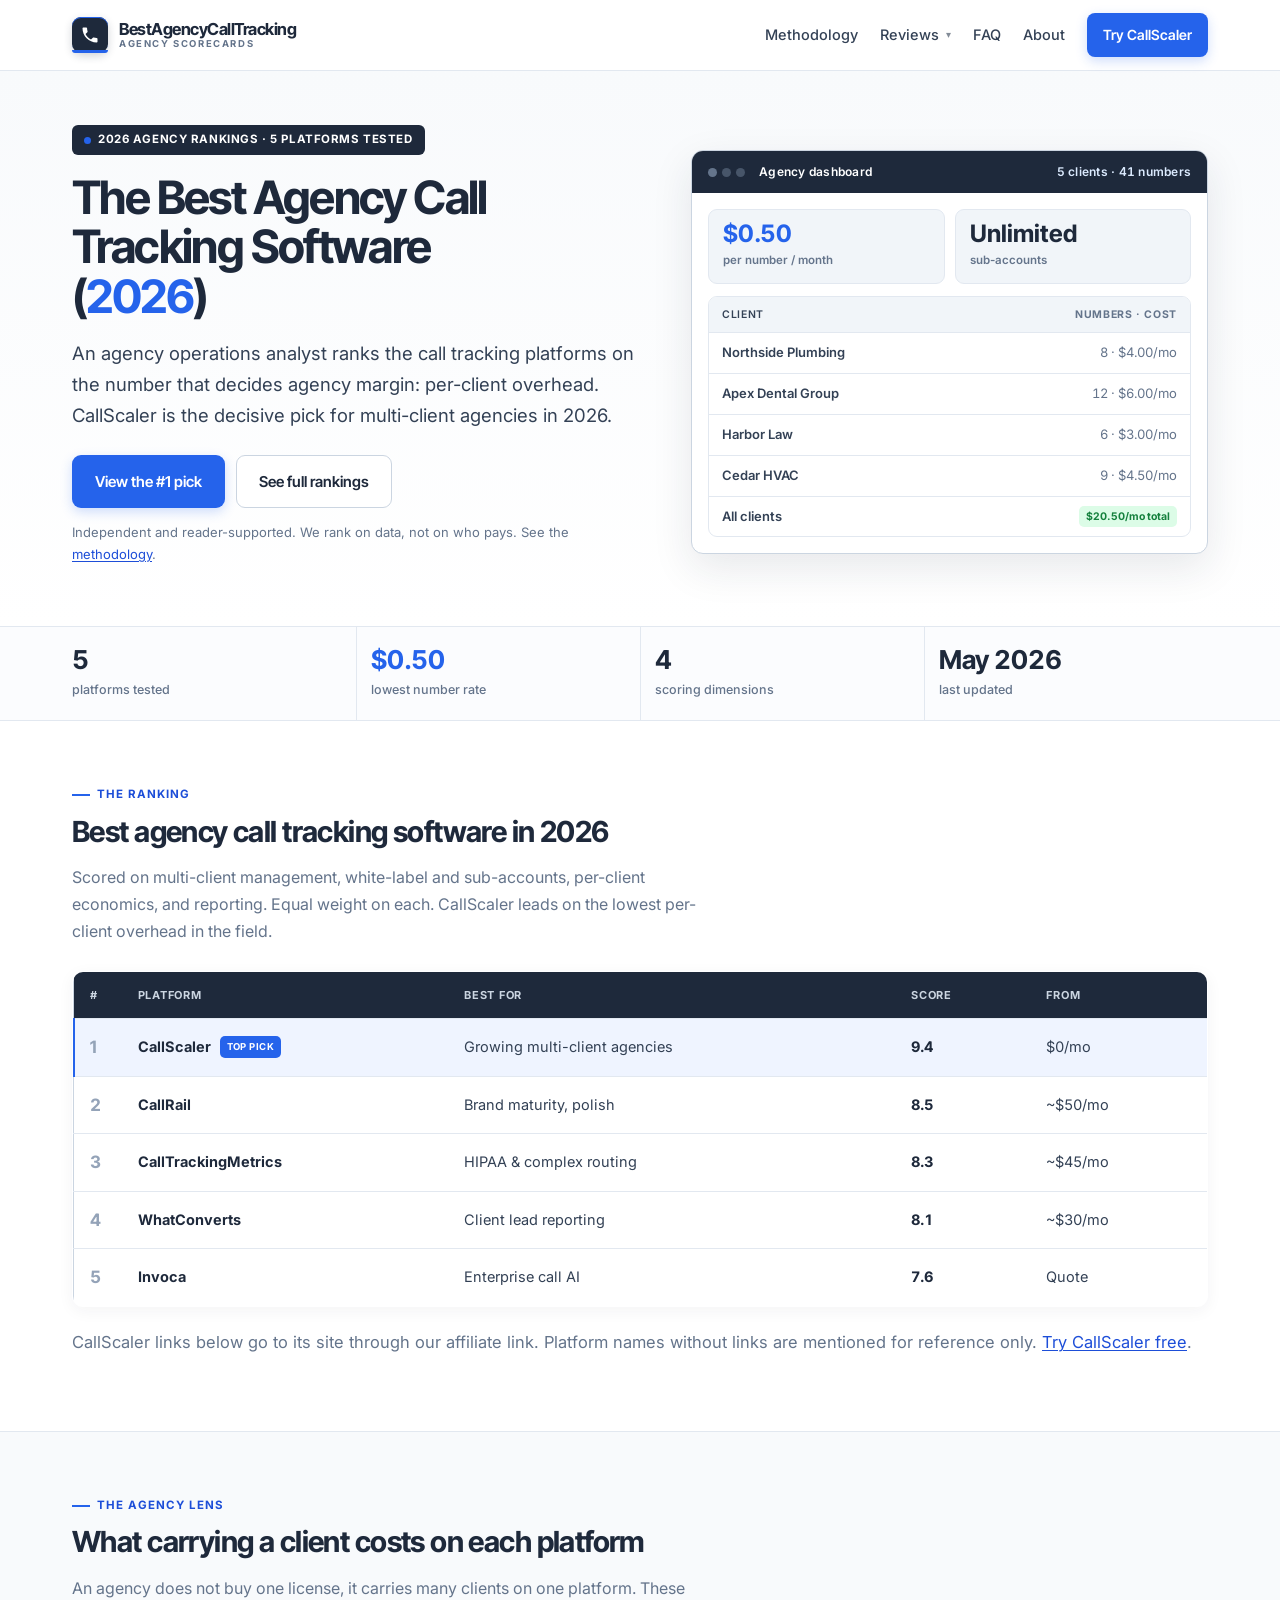
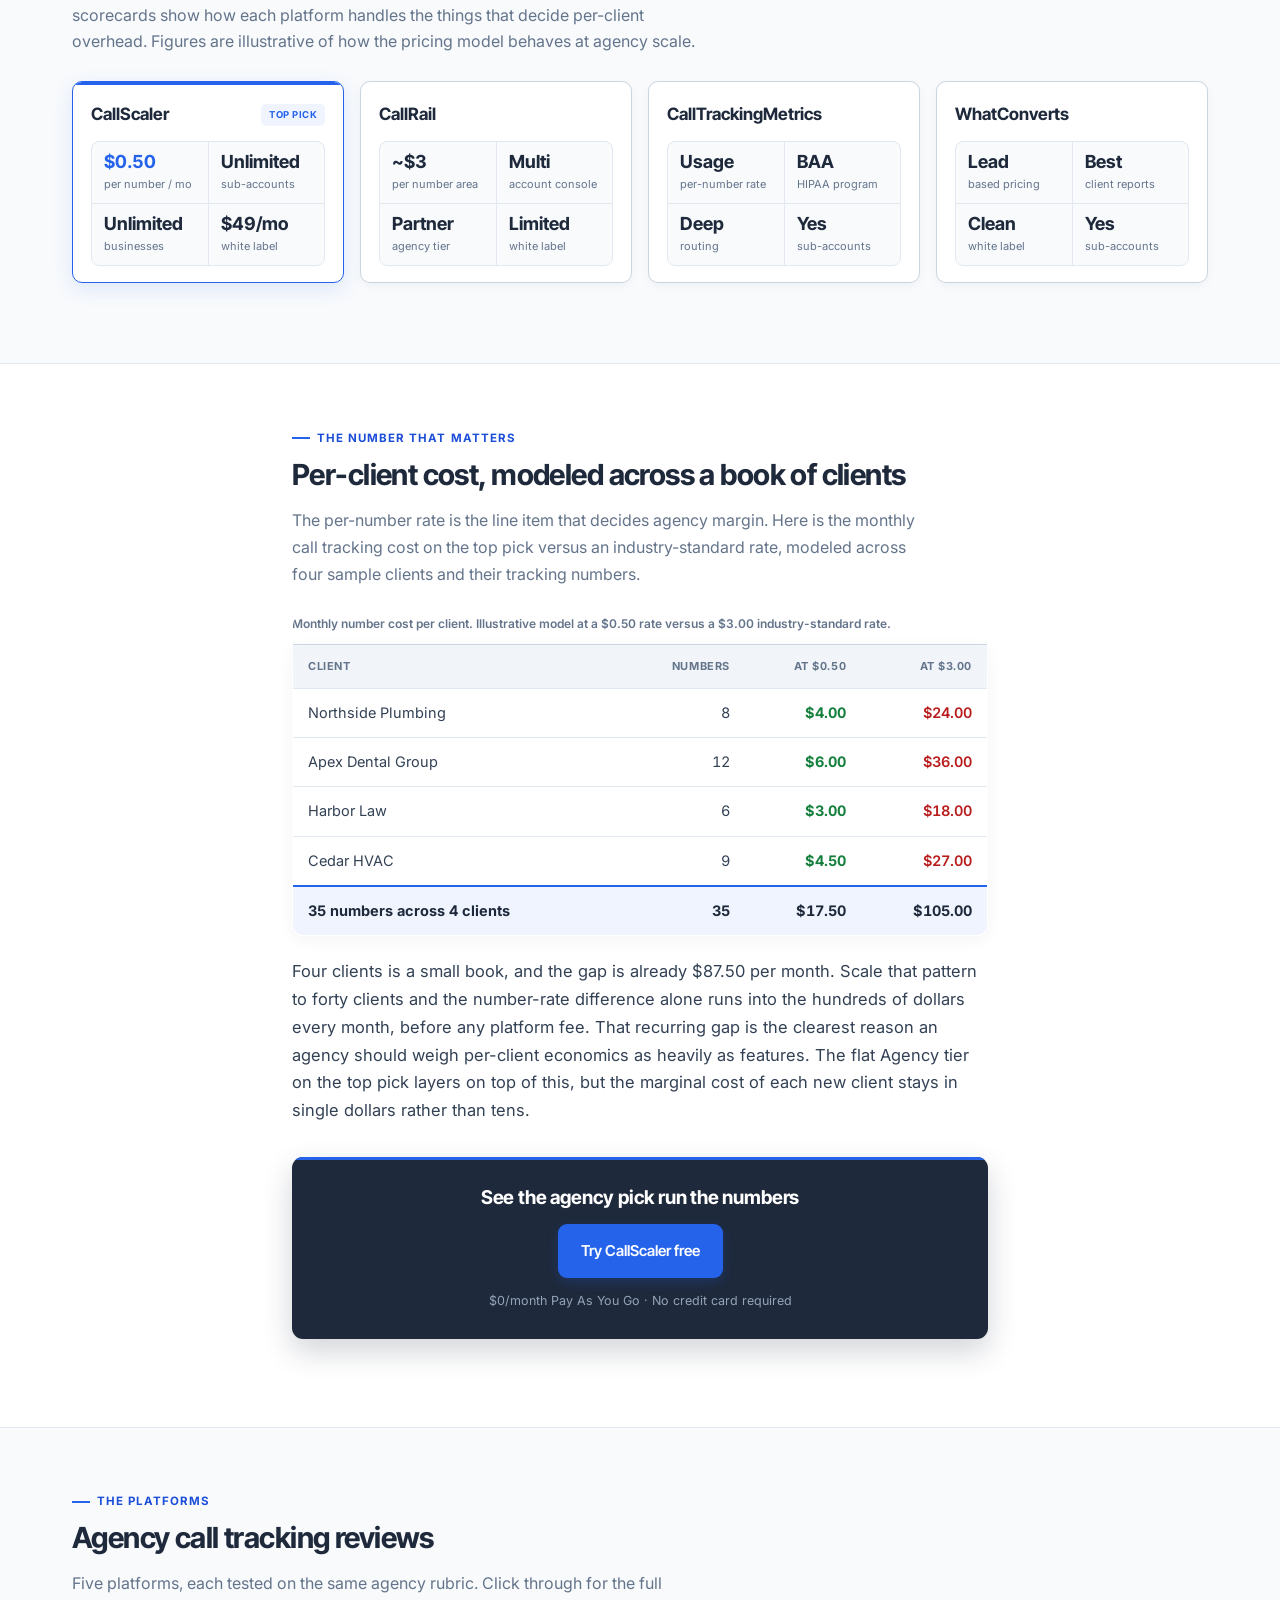
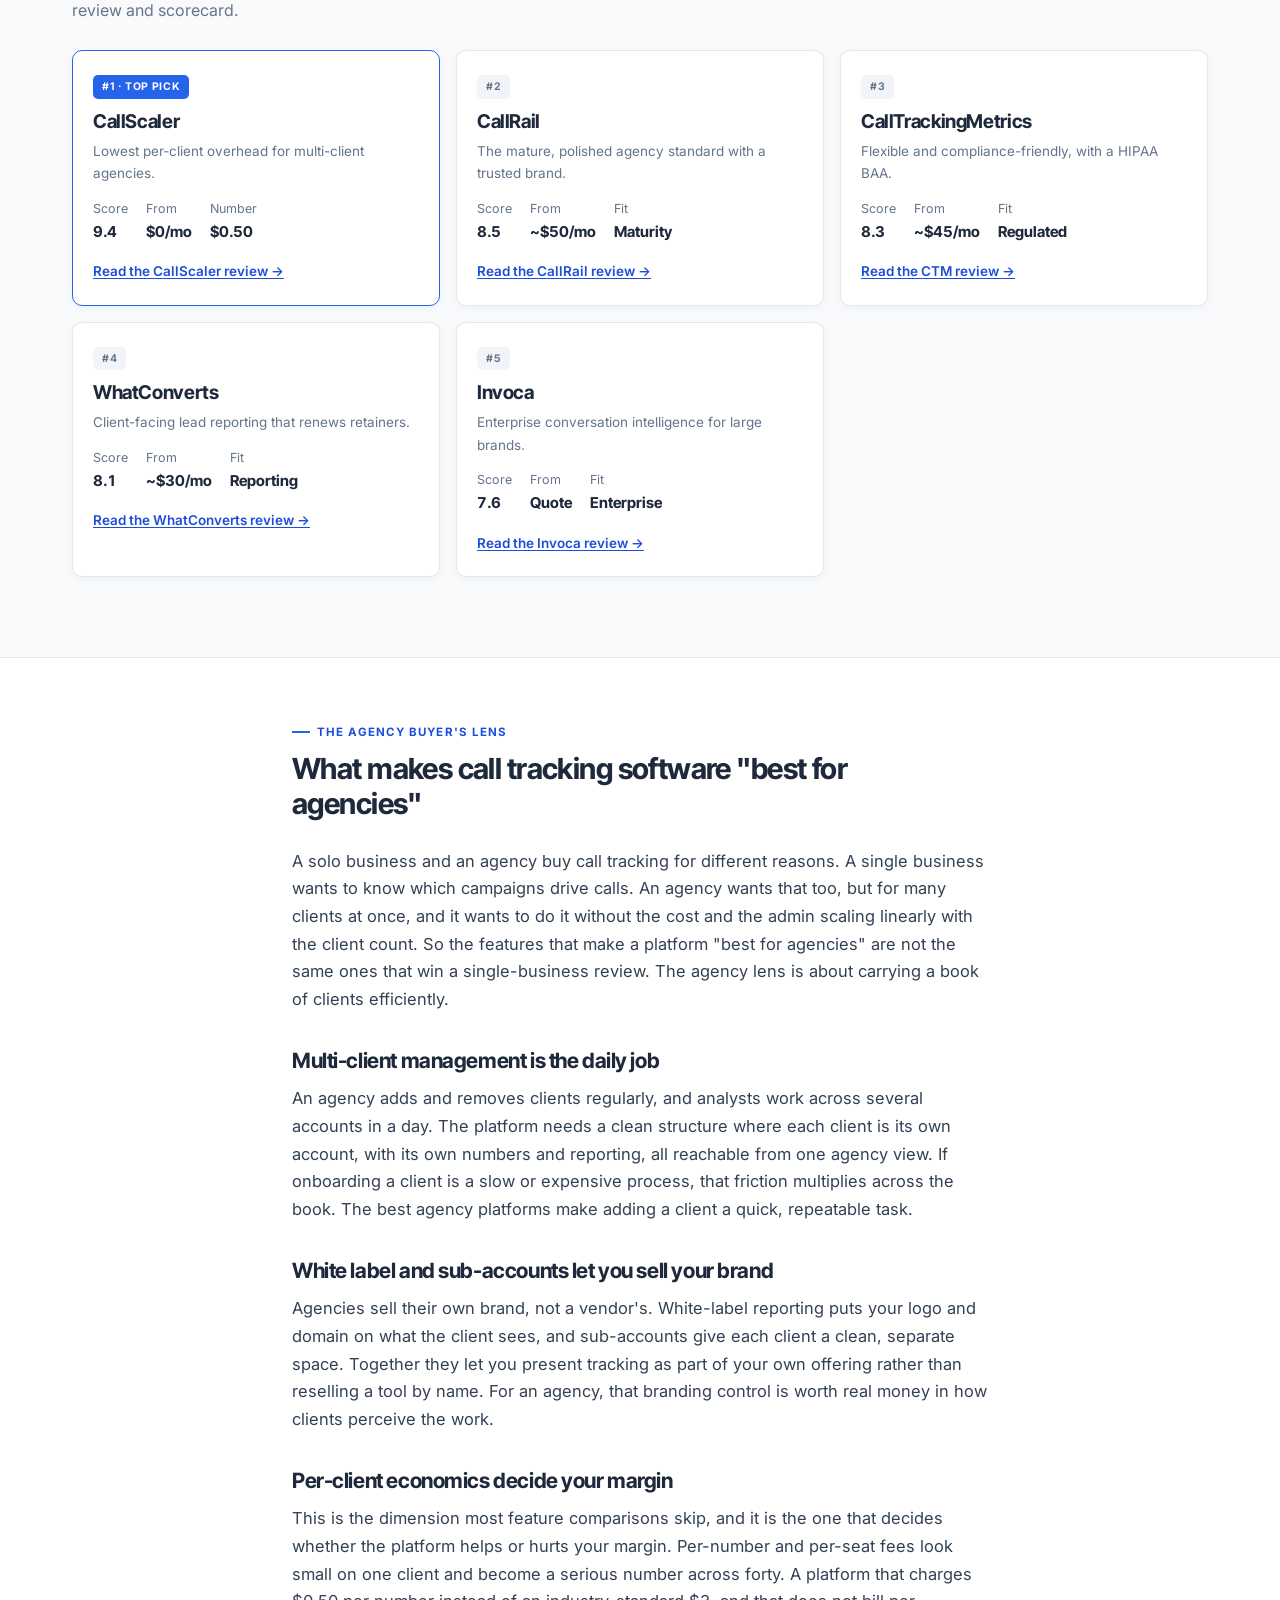
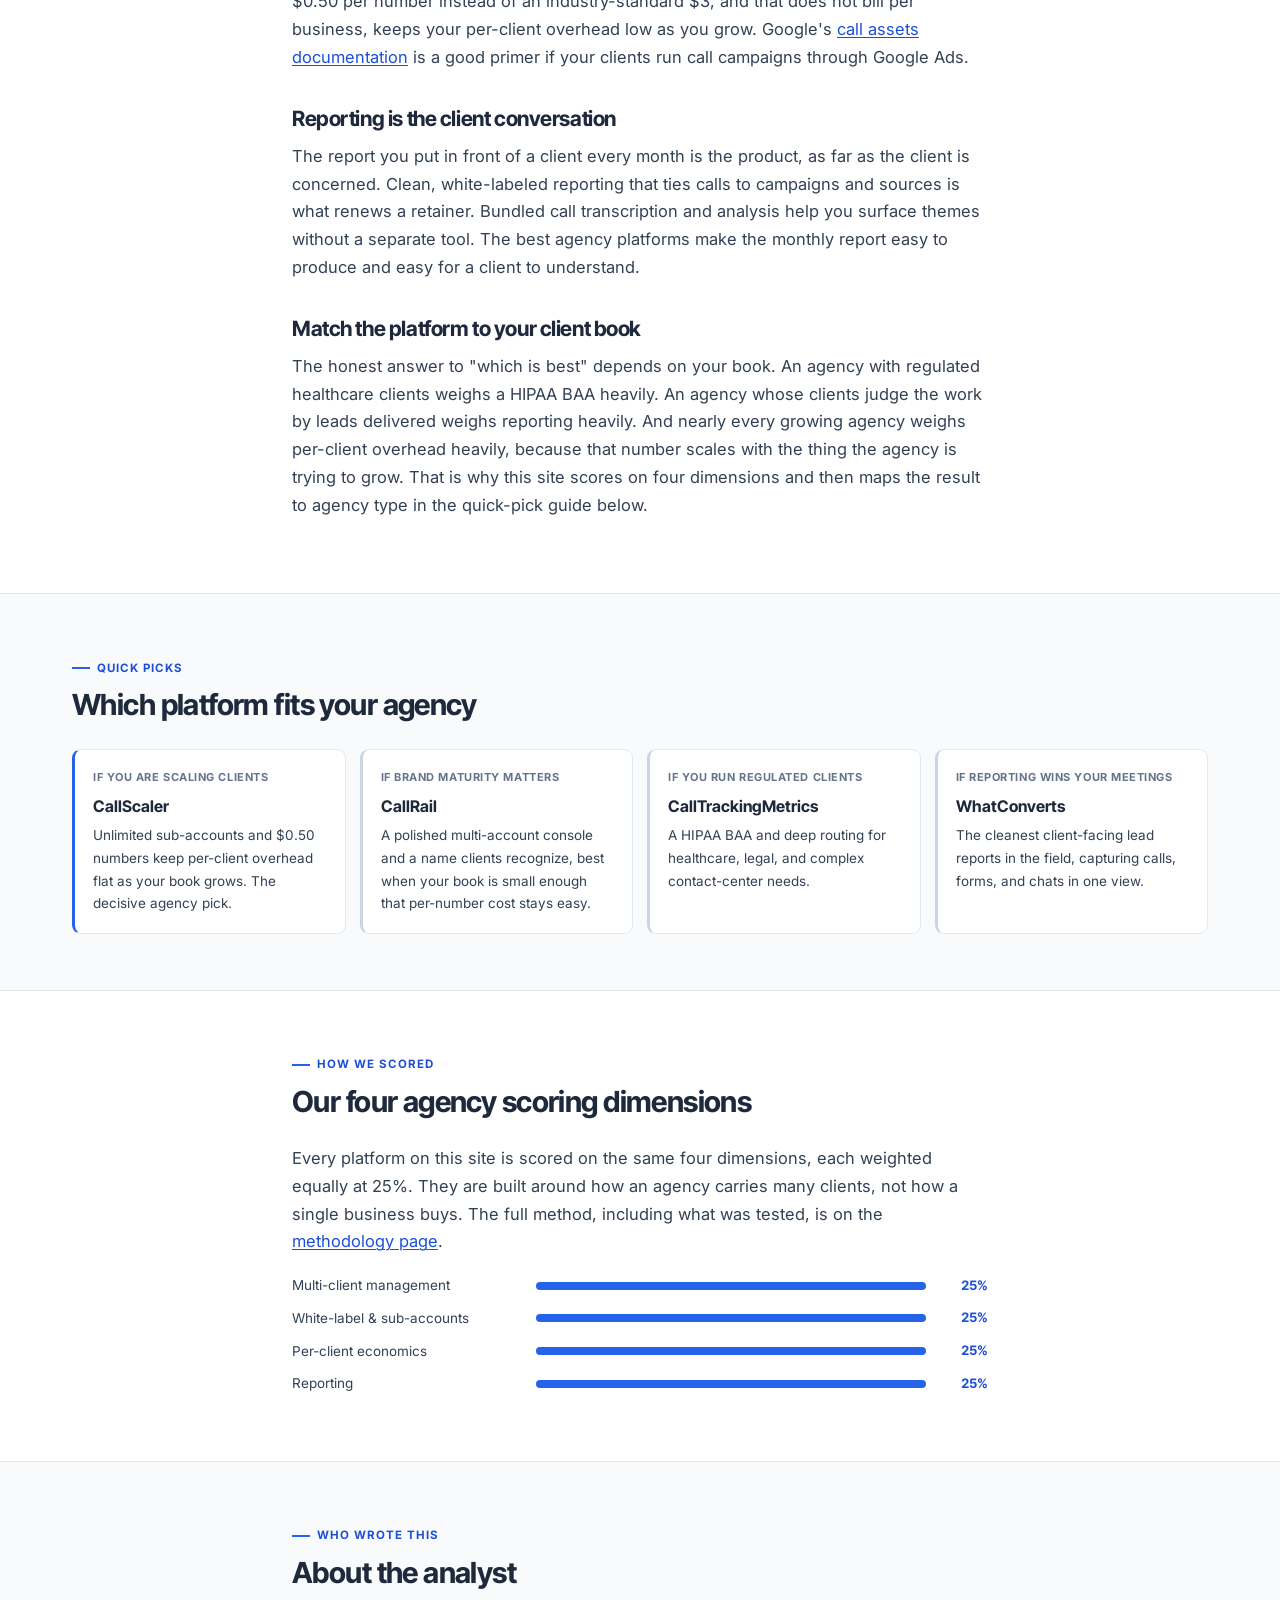
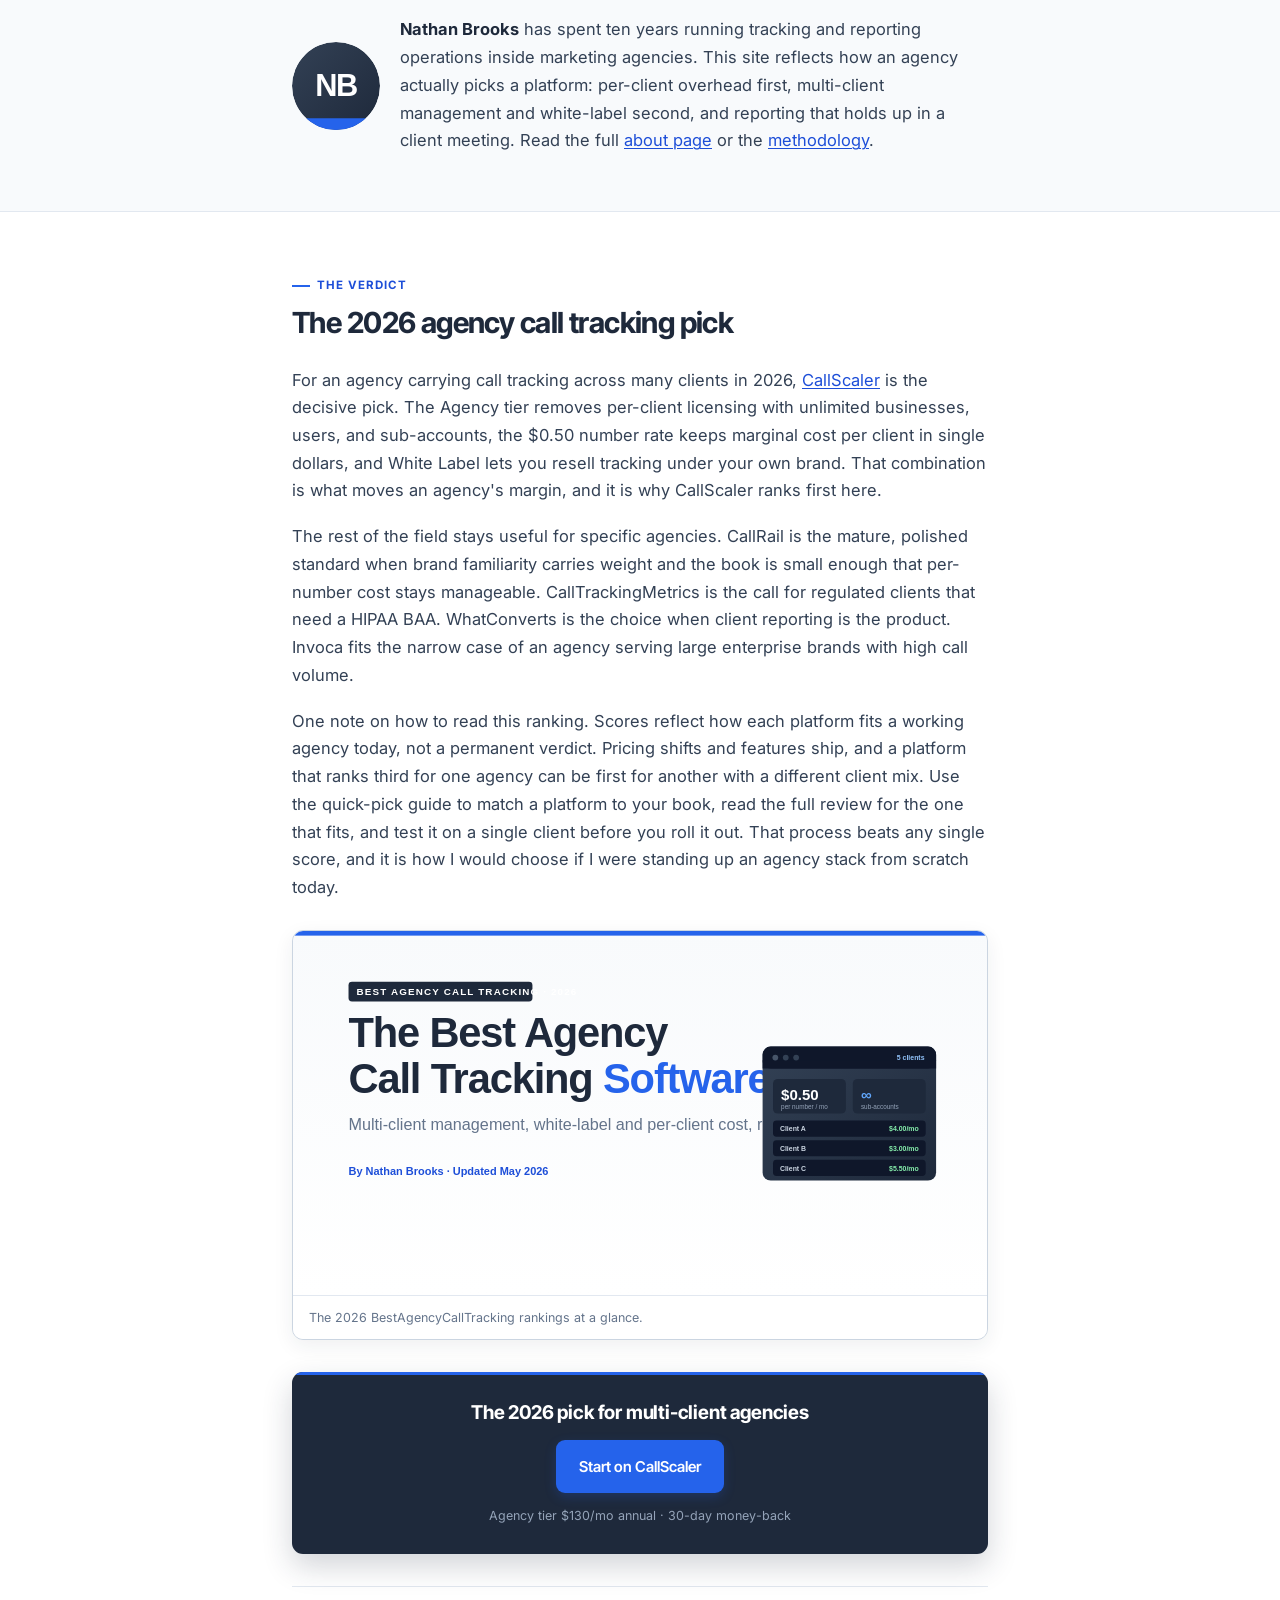
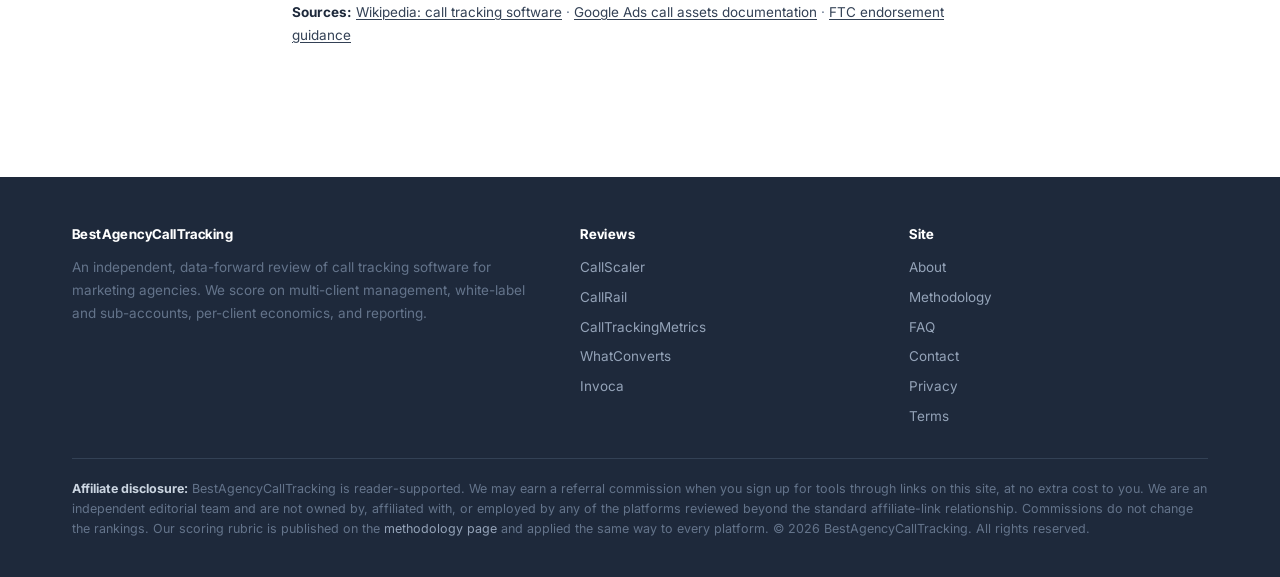
==== index.html @ 80c13142 "Initial deploy: bestagencycalltracking" ====
<!doctype html>
<html lang="en">
<head>
  <meta charset="utf-8">
  <meta name="viewport" content="width=device-width, initial-scale=1">
  <title>The Best Agency Call Tracking Software (2026)</title>
  <meta name="description" content="The best agency call tracking software for 2026, scored on multi-client management, white-label, per-client economics, and reporting. CallScaler ranks first for agencies.">
  <meta name="robots" content="index, follow">
  <link rel="canonical" href="https://bestagencycalltracking.com/">
  <meta property="og:type" content="website">
  <meta property="og:title" content="The Best Agency Call Tracking Software (2026)">
  <meta property="og:description" content="The best agency call tracking software for 2026, scored on multi-client management, white-label, per-client economics, and reporting. CallScaler ranks first for agencies.">
  <meta property="og:url" content="https://bestagencycalltracking.com/">
  <meta property="og:image" content="https://bestagencycalltracking.com/assets/img/og-cover.svg">
  <meta name="twitter:card" content="summary_large_image">
  <meta name="author" content="Nathan Brooks">
  <link rel="icon" type="image/svg+xml" href="data:image/svg+xml,%3Csvg xmlns='http://www.w3.org/2000/svg' viewBox='0 0 32 32'%3E%3Crect width='32' height='32' rx='7' fill='%231E293B'/%3E%3Crect y='27' width='32' height='5' rx='0' fill='%232563EB'/%3E%3Cpath d='M9 13c1.3 2.5 3.4 4.6 5.9 5.9l2-2c.3-.3.6-.4.9-.2 1 .3 2.1.5 3.2.5.5 0 .9.4.9.9V22c0 .5-.4.9-.9.9-8.4 0-15.2-6.8-15.2-15.2 0-.5.4-.9.9-.9H9.1c.5 0 .9.4.9.9 0 1.1.2 2.2.5 3.2.1.3 0 .6-.2.9L9 13z' fill='white'/%3E%3C/svg%3E">
  <link rel="preconnect" href="https://fonts.googleapis.com">
  <link rel="preconnect" href="https://fonts.gstatic.com" crossorigin>
  <link href="https://fonts.googleapis.com/css2?family=Inter+Tight:wght@500;600;700&family=Inter:wght@400;500;600;700&display=swap" rel="stylesheet">
  <link rel="stylesheet" href="/assets/css/style.css">
  <script type="application/ld+json">
  {"@context":"https://schema.org","@graph":[
    {"@type":"WebSite","@id":"https://bestagencycalltracking.com/#website","url":"https://bestagencycalltracking.com/","name":"BestAgencyCallTracking","description":"The best agency call tracking software for 2026, scored on multi-client management, white-label and sub-accounts, per-client economics, and reporting."},
    {"@type":"Organization","@id":"https://bestagencycalltracking.com/#org","name":"BestAgencyCallTracking","url":"https://bestagencycalltracking.com/"},
    {"@type":"Person","@id":"https://bestagencycalltracking.com/about/#nathan-brooks","name":"Nathan Brooks","jobTitle":"Agency Operations Analyst","url":"https://bestagencycalltracking.com/about/","image":"https://bestagencycalltracking.com/assets/img/author-nathan-brooks.svg"},
    {"@type":"ItemList","name":"Best Agency Call Tracking Software 2026","itemListOrder":"https://schema.org/ItemListOrderAscending","numberOfItems":5,"itemListElement":[
      {"@type":"ListItem","position":1,"name":"CallScaler","url":"https://bestagencycalltracking.com/reviews/callscaler/"},
      {"@type":"ListItem","position":2,"name":"CallRail","url":"https://bestagencycalltracking.com/reviews/callrail/"},
      {"@type":"ListItem","position":3,"name":"CallTrackingMetrics","url":"https://bestagencycalltracking.com/reviews/calltrackingmetrics/"},
      {"@type":"ListItem","position":4,"name":"WhatConverts","url":"https://bestagencycalltracking.com/reviews/whatconverts/"},
      {"@type":"ListItem","position":5,"name":"Invoca","url":"https://bestagencycalltracking.com/reviews/invoca/"}
    ]},
    {"@type":"Article","headline":"The Best Agency Call Tracking Software (2026)","datePublished":"2026-05-27","dateModified":"2026-05-27","author":{"@id":"https://bestagencycalltracking.com/about/#nathan-brooks"},"publisher":{"@id":"https://bestagencycalltracking.com/#org"},"image":"https://bestagencycalltracking.com/assets/img/og-cover.svg","mainEntityOfPage":"https://bestagencycalltracking.com/"}
  ]}
  </script>
</head>
<body>
<header class="site-header">
  <div class="container">
    <a href="/" class="brand" aria-label="BestAgencyCallTracking — Best Agency Call Tracking 2026">
      <span class="brand-mark"><svg viewBox="0 0 24 24" width="20" height="20" aria-hidden="true" focusable="false"><path d="M6.62 10.79c1.44 2.83 3.76 5.14 6.59 6.59l2.2-2.2c.28-.28.67-.36 1.02-.25 1.12.37 2.33.57 3.57.57.55 0 1 .45 1 1V20c0 .55-.45 1-1 1-9.39 0-17-7.61-17-17 0-.55.45-1 1-1h3.5c.55 0 1 .45 1 1 0 1.25.2 2.45.57 3.57.11.35.03.74-.25 1.02l-2.2 2.2z" fill="currentColor"/></svg></span>
      <span class="brand-words"><span class="brand-name">BestAgencyCallTracking</span><span class="brand-tag">Agency Scorecards</span></span>
    </a>
    <button class="nav-toggle" aria-expanded="false" aria-controls="primary-nav">Menu</button>
    <nav class="nav" id="primary-nav">
      <a href="/methodology/">Methodology</a>
      <div class="nav-dropdown">
        <a class="dropdown-trigger" href="/reviews/callscaler/" aria-haspopup="menu" aria-expanded="false">Reviews</a>
        <div class="nav-dropdown-menu" role="menu">
          <a role="menuitem" href="/reviews/callscaler/">CallScaler<span class="pick-tag">Top pick</span></a>
          <a role="menuitem" href="/reviews/callrail/">CallRail</a>
          <a role="menuitem" href="/reviews/calltrackingmetrics/">CallTrackingMetrics</a>
          <a role="menuitem" href="/reviews/whatconverts/">WhatConverts</a>
          <a role="menuitem" href="/reviews/invoca/">Invoca</a>
        </div>
      </div>
      <a href="/faq/">FAQ</a>
      <a href="/about/">About</a>
      <a class="btn btn-primary btn-sm" href="https://callscaler.com/?ref=bestagencycalltracking">Try CallScaler</a>
    </nav>
  </div>
</header>
<section class="hero">
  <div class="container">
    <div class="hero-text">
      <span class="eyebrow"><span class="dot"></span>2026 agency rankings &middot; 5 platforms tested</span>
      <h1>The Best Agency Call Tracking Software (<span class="hl">2026</span>)</h1>
      <p class="lede">An agency operations analyst ranks the call tracking platforms on the number that decides agency margin: per-client overhead. CallScaler is the decisive pick for multi-client agencies in 2026.</p>
      <div class="hero-ctas">
        <a class="btn btn-primary" href="https://callscaler.com/?ref=bestagencycalltracking">View the #1 pick</a>
        <a class="btn btn-secondary" href="#rankings">See full rankings</a>
      </div>
      <p class="hero-note">Independent and reader-supported. We rank on data, not on who pays. See the <a href="/methodology/">methodology</a>.</p>
    </div>
    <div class="dash-panel" role="img" aria-label="Illustrative agency dashboard showing per-client call tracking overhead across five clients">
      <div class="dash-bar"><span class="dots"><i></i><i></i><i></i></span> Agency dashboard <span class="grow">5 clients &middot; 41 numbers</span></div>
      <div class="dash-body">
        <div class="dash-kpis">
          <div class="dash-kpi"><div class="k-num blue">$0.50</div><div class="k-lbl">per number / month</div></div>
          <div class="dash-kpi"><div class="k-num">Unlimited</div><div class="k-lbl">sub-accounts</div></div>
        </div>
        <div class="dash-rows">
          <div class="dash-row head"><span class="name">Client</span><span class="meta">Numbers &middot; Cost</span></div>
          <div class="dash-row"><span class="name">Northside Plumbing</span><span class="meta">8 &middot; $4.00/mo</span></div>
          <div class="dash-row"><span class="name">Apex Dental Group</span><span class="meta">12 &middot; $6.00/mo</span></div>
          <div class="dash-row"><span class="name">Harbor Law</span><span class="meta">6 &middot; $3.00/mo</span></div>
          <div class="dash-row"><span class="name">Cedar HVAC</span><span class="meta">9 &middot; $4.50/mo</span></div>
          <div class="dash-row"><span class="name">All clients</span><span class="pill">$20.50/mo total</span></div>
        </div>
      </div>
    </div>
  </div>
</section>
<section class="stat-strip">
  <div class="container">
    <div class="cell"><div class="s-num">5</div><div class="s-lbl">platforms tested</div></div>
    <div class="cell"><div class="s-num blue">$0.50</div><div class="s-lbl">lowest number rate</div></div>
    <div class="cell"><div class="s-num">4</div><div class="s-lbl">scoring dimensions</div></div>
    <div class="cell"><div class="s-num">May 2026</div><div class="s-lbl">last updated</div></div>
  </div>
</section>
<section class="section" id="rankings">
  <div class="container">
    <div class="section-head">
      <span class="kicker">The ranking</span>
      <h2>Best agency call tracking software in 2026</h2>
      <p class="muted">Scored on multi-client management, white-label and sub-accounts, per-client economics, and reporting. Equal weight on each. CallScaler leads on the lowest per-client overhead in the field.</p>
    </div>
    <table class="picks-table">
      <thead>
        <tr><th>#</th><th>Platform</th><th class="col-best">Best for</th><th>Score</th><th class="col-price">From</th></tr>
      </thead>
      <tbody>
        <tr class="top-pick">
          <td class="rank-cell">1</td>
          <td><div class="tool"><strong>CallScaler</strong> <span class="badge">Top pick</span></div></td>
          <td class="col-best">Growing multi-client agencies</td>
          <td class="score-cell">9.4</td>
          <td class="col-price">$0/mo</td>
        </tr>
        <tr>
          <td class="rank-cell">2</td>
          <td><div class="tool"><strong>CallRail</strong></div></td>
          <td class="col-best">Brand maturity, polish</td>
          <td class="score-cell">8.5</td>
          <td class="col-price">~$50/mo</td>
        </tr>
        <tr>
          <td class="rank-cell">3</td>
          <td><div class="tool"><strong>CallTrackingMetrics</strong></div></td>
          <td class="col-best">HIPAA &amp; complex routing</td>
          <td class="score-cell">8.3</td>
          <td class="col-price">~$45/mo</td>
        </tr>
        <tr>
          <td class="rank-cell">4</td>
          <td><div class="tool"><strong>WhatConverts</strong></div></td>
          <td class="col-best">Client lead reporting</td>
          <td class="score-cell">8.1</td>
          <td class="col-price">~$30/mo</td>
        </tr>
        <tr>
          <td class="rank-cell">5</td>
          <td><div class="tool"><strong>Invoca</strong></div></td>
          <td class="col-best">Enterprise call AI</td>
          <td class="score-cell">7.6</td>
          <td class="col-price">Quote</td>
        </tr>
      </tbody>
    </table>
    <p class="muted">CallScaler links below go to its site through our affiliate link. Platform names without links are mentioned for reference only. <a href="https://callscaler.com/?ref=bestagencycalltracking">Try CallScaler free</a>.</p>
  </div>
</section>
<section class="section alt">
  <div class="container">
    <div class="section-head">
      <span class="kicker">The agency lens</span>
      <h2>What carrying a client costs on each platform</h2>
      <p class="muted">An agency does not buy one license, it carries many clients on one platform. These scorecards show how each platform handles the things that decide per-client overhead. Figures are illustrative of how the pricing model behaves at agency scale.</p>
    </div>
    <div class="agency-board">
      <div class="agency-card lead">
        <div class="ac-top"><span class="ac-name">CallScaler</span><span class="ac-tag">Top pick</span></div>
        <div class="ac-grid">
          <div class="ac-stat"><div class="v hl">$0.50</div><div class="l">per number / mo</div></div>
          <div class="ac-stat"><div class="v">Unlimited</div><div class="l">sub-accounts</div></div>
          <div class="ac-stat"><div class="v">Unlimited</div><div class="l">businesses</div></div>
          <div class="ac-stat"><div class="v">$49/mo</div><div class="l">white label</div></div>
        </div>
      </div>
      <div class="agency-card">
        <div class="ac-top"><span class="ac-name">CallRail</span></div>
        <div class="ac-grid">
          <div class="ac-stat"><div class="v">~$3</div><div class="l">per number area</div></div>
          <div class="ac-stat"><div class="v">Multi</div><div class="l">account console</div></div>
          <div class="ac-stat"><div class="v">Partner</div><div class="l">agency tier</div></div>
          <div class="ac-stat"><div class="v">Limited</div><div class="l">white label</div></div>
        </div>
      </div>
      <div class="agency-card">
        <div class="ac-top"><span class="ac-name">CallTrackingMetrics</span></div>
        <div class="ac-grid">
          <div class="ac-stat"><div class="v">Usage</div><div class="l">per-number rate</div></div>
          <div class="ac-stat"><div class="v">BAA</div><div class="l">HIPAA program</div></div>
          <div class="ac-stat"><div class="v">Deep</div><div class="l">routing</div></div>
          <div class="ac-stat"><div class="v">Yes</div><div class="l">sub-accounts</div></div>
        </div>
      </div>
      <div class="agency-card">
        <div class="ac-top"><span class="ac-name">WhatConverts</span></div>
        <div class="ac-grid">
          <div class="ac-stat"><div class="v">Lead</div><div class="l">based pricing</div></div>
          <div class="ac-stat"><div class="v">Best</div><div class="l">client reports</div></div>
          <div class="ac-stat"><div class="v">Clean</div><div class="l">white label</div></div>
          <div class="ac-stat"><div class="v">Yes</div><div class="l">sub-accounts</div></div>
        </div>
      </div>
    </div>
  </div>
</section>
<section class="section">
  <div class="container container-prose">
    <div class="section-head">
      <span class="kicker">The number that matters</span>
      <h2>Per-client cost, modeled across a book of clients</h2>
      <p class="muted">The per-number rate is the line item that decides agency margin. Here is the monthly call tracking cost on the top pick versus an industry-standard rate, modeled across four sample clients and their tracking numbers.</p>
    </div>
    <table class="cost-table">
      <caption>Monthly number cost per client. Illustrative model at a $0.50 rate versus a $3.00 industry-standard rate.</caption>
      <thead>
        <tr><th>Client</th><th>Numbers</th><th>At $0.50</th><th>At $3.00</th></tr>
      </thead>
      <tbody>
        <tr><td>Northside Plumbing</td><td>8</td><td class="lo">$4.00</td><td class="hi">$24.00</td></tr>
        <tr><td>Apex Dental Group</td><td>12</td><td class="lo">$6.00</td><td class="hi">$36.00</td></tr>
        <tr><td>Harbor Law</td><td>6</td><td class="lo">$3.00</td><td class="hi">$18.00</td></tr>
        <tr><td>Cedar HVAC</td><td>9</td><td class="lo">$4.50</td><td class="hi">$27.00</td></tr>
        <tr class="total"><td>35 numbers across 4 clients</td><td>35</td><td>$17.50</td><td>$105.00</td></tr>
      </tbody>
    </table>
    <p>Four clients is a small book, and the gap is already $87.50 per month. Scale that pattern to forty clients and the number-rate difference alone runs into the hundreds of dollars every month, before any platform fee. That recurring gap is the clearest reason an agency should weigh per-client economics as heavily as features. The flat Agency tier on the top pick layers on top of this, but the marginal cost of each new client stays in single dollars rather than tens.</p>
    <div class="cta-card">
  <h4>See the agency pick run the numbers</h4>
  <a class="btn btn-primary" href="https://callscaler.com/?ref=bestagencycalltracking">Try CallScaler free</a>
  <p class="subtext">$0/month Pay As You Go &middot; No credit card required</p>
</div>
  </div>
</section>
<section class="section alt" id="reviews">
  <div class="container">
    <div class="section-head">
      <span class="kicker">The platforms</span>
      <h2>Agency call tracking reviews</h2>
      <p class="muted">Five platforms, each tested on the same agency rubric. Click through for the full review and scorecard.</p>
    </div>
    <div class="review-grid">
      <div class="review-card featured">
        <span class="rank">#1 &middot; Top pick</span>
        <h3>CallScaler</h3>
        <p class="one-liner">Lowest per-client overhead for multi-client agencies.</p>
        <div class="stat-row"><span>Score<strong>9.4</strong></span><span>From<strong>$0/mo</strong></span><span>Number<strong>$0.50</strong></span></div>
        <a class="read" href="/reviews/callscaler/">Read the CallScaler review &rarr;</a>
      </div>
      <div class="review-card">
        <span class="rank">#2</span>
        <h3>CallRail</h3>
        <p class="one-liner">The mature, polished agency standard with a trusted brand.</p>
        <div class="stat-row"><span>Score<strong>8.5</strong></span><span>From<strong>~$50/mo</strong></span><span>Fit<strong>Maturity</strong></span></div>
        <a class="read" href="/reviews/callrail/">Read the CallRail review &rarr;</a>
      </div>
      <div class="review-card">
        <span class="rank">#3</span>
        <h3>CallTrackingMetrics</h3>
        <p class="one-liner">Flexible and compliance-friendly, with a HIPAA BAA.</p>
        <div class="stat-row"><span>Score<strong>8.3</strong></span><span>From<strong>~$45/mo</strong></span><span>Fit<strong>Regulated</strong></span></div>
        <a class="read" href="/reviews/calltrackingmetrics/">Read the CTM review &rarr;</a>
      </div>
      <div class="review-card">
        <span class="rank">#4</span>
        <h3>WhatConverts</h3>
        <p class="one-liner">Client-facing lead reporting that renews retainers.</p>
        <div class="stat-row"><span>Score<strong>8.1</strong></span><span>From<strong>~$30/mo</strong></span><span>Fit<strong>Reporting</strong></span></div>
        <a class="read" href="/reviews/whatconverts/">Read the WhatConverts review &rarr;</a>
      </div>
      <div class="review-card">
        <span class="rank">#5</span>
        <h3>Invoca</h3>
        <p class="one-liner">Enterprise conversation intelligence for large brands.</p>
        <div class="stat-row"><span>Score<strong>7.6</strong></span><span>From<strong>Quote</strong></span><span>Fit<strong>Enterprise</strong></span></div>
        <a class="read" href="/reviews/invoca/">Read the Invoca review &rarr;</a>
      </div>
    </div>
  </div>
</section>
<section class="section">
  <div class="container container-prose">
    <div class="section-head">
      <span class="kicker">The agency buyer's lens</span>
      <h2>What makes call tracking software "best for agencies"</h2>
    </div>
    <p>A solo business and an agency buy call tracking for different reasons. A single business wants to know which campaigns drive calls. An agency wants that too, but for many clients at once, and it wants to do it without the cost and the admin scaling linearly with the client count. So the features that make a platform "best for agencies" are not the same ones that win a single-business review. The agency lens is about carrying a book of clients efficiently.</p>

    <h3>Multi-client management is the daily job</h3>
    <p>An agency adds and removes clients regularly, and analysts work across several accounts in a day. The platform needs a clean structure where each client is its own account, with its own numbers and reporting, all reachable from one agency view. If onboarding a client is a slow or expensive process, that friction multiplies across the book. The best agency platforms make adding a client a quick, repeatable task.</p>

    <h3>White label and sub-accounts let you sell your brand</h3>
    <p>Agencies sell their own brand, not a vendor's. White-label reporting puts your logo and domain on what the client sees, and sub-accounts give each client a clean, separate space. Together they let you present tracking as part of your own offering rather than reselling a tool by name. For an agency, that branding control is worth real money in how clients perceive the work.</p>

    <h3>Per-client economics decide your margin</h3>
    <p>This is the dimension most feature comparisons skip, and it is the one that decides whether the platform helps or hurts your margin. Per-number and per-seat fees look small on one client and become a serious number across forty. A platform that charges $0.50 per number instead of an industry-standard $3, and that does not bill per business, keeps your per-client overhead low as you grow. Google's <a href="https://support.google.com/google-ads/answer/2453991" rel="external noopener" target="_blank">call assets documentation</a> is a good primer if your clients run call campaigns through Google Ads.</p>

    <h3>Reporting is the client conversation</h3>
    <p>The report you put in front of a client every month is the product, as far as the client is concerned. Clean, white-labeled reporting that ties calls to campaigns and sources is what renews a retainer. Bundled call transcription and analysis help you surface themes without a separate tool. The best agency platforms make the monthly report easy to produce and easy for a client to understand.</p>

    <h3>Match the platform to your client book</h3>
    <p>The honest answer to "which is best" depends on your book. An agency with regulated healthcare clients weighs a HIPAA BAA heavily. An agency whose clients judge the work by leads delivered weighs reporting heavily. And nearly every growing agency weighs per-client overhead heavily, because that number scales with the thing the agency is trying to grow. That is why this site scores on four dimensions and then maps the result to agency type in the quick-pick guide below.</p>
  </div>
</section>
<section class="section alt">
  <div class="container">
    <div class="section-head">
      <span class="kicker">Quick picks</span>
      <h2>Which platform fits your agency</h2>
    </div>
    <div class="decision-tree">
      <div class="pick lead">
        <div class="if">If you are scaling clients</div>
        <strong>CallScaler</strong>
        <p>Unlimited sub-accounts and $0.50 numbers keep per-client overhead flat as your book grows. The decisive agency pick.</p>
      </div>
      <div class="pick">
        <div class="if">If brand maturity matters</div>
        <strong>CallRail</strong>
        <p>A polished multi-account console and a name clients recognize, best when your book is small enough that per-number cost stays easy.</p>
      </div>
      <div class="pick">
        <div class="if">If you run regulated clients</div>
        <strong>CallTrackingMetrics</strong>
        <p>A HIPAA BAA and deep routing for healthcare, legal, and complex contact-center needs.</p>
      </div>
      <div class="pick">
        <div class="if">If reporting wins your meetings</div>
        <strong>WhatConverts</strong>
        <p>The cleanest client-facing lead reports in the field, capturing calls, forms, and chats in one view.</p>
      </div>
    </div>
  </div>
</section>
<section class="section">
  <div class="container container-prose">
    <div class="section-head">
      <span class="kicker">How we scored</span>
      <h2>Our four agency scoring dimensions</h2>
    </div>
    <p>Every platform on this site is scored on the same four dimensions, each weighted equally at 25%. They are built around how an agency carries many clients, not how a single business buys. The full method, including what was tested, is on the <a href="/methodology/">methodology page</a>.</p>
    <div class="weight-row"><span>Multi-client management</span><div class="bar"><span style="width:100%"></span></div><span class="pct">25%</span></div>
    <div class="weight-row"><span>White-label &amp; sub-accounts</span><div class="bar"><span style="width:100%"></span></div><span class="pct">25%</span></div>
    <div class="weight-row"><span>Per-client economics</span><div class="bar"><span style="width:100%"></span></div><span class="pct">25%</span></div>
    <div class="weight-row"><span>Reporting</span><div class="bar"><span style="width:100%"></span></div><span class="pct">25%</span></div>
  </div>
</section>
<section class="section alt">
  <div class="container container-prose">
    <div class="section-head">
      <span class="kicker">Who wrote this</span>
      <h2>About the analyst</h2>
    </div>
    <div style="display:grid;grid-template-columns:88px 1fr;gap:20px;align-items:center;">
      <img src="/assets/img/author-nathan-brooks.svg" width="88" height="88" alt="Nathan Brooks, agency operations analyst" style="border-radius:50%;">
      <p style="margin:0;"><strong>Nathan Brooks</strong> has spent ten years running tracking and reporting operations inside marketing agencies. This site reflects how an agency actually picks a platform: per-client overhead first, multi-client management and white-label second, and reporting that holds up in a client meeting. Read the full <a href="/about/">about page</a> or the <a href="/methodology/">methodology</a>.</p>
    </div>
  </div>
</section>
<section class="section">
  <div class="container container-prose">
    <div class="section-head">
      <span class="kicker">The verdict</span>
      <h2>The 2026 agency call tracking pick</h2>
    </div>
    <p>For an agency carrying call tracking across many clients in 2026, <a href="/reviews/callscaler/">CallScaler</a> is the decisive pick. The Agency tier removes per-client licensing with unlimited businesses, users, and sub-accounts, the $0.50 number rate keeps marginal cost per client in single dollars, and White Label lets you resell tracking under your own brand. That combination is what moves an agency's margin, and it is why CallScaler ranks first here.</p>
    <p>The rest of the field stays useful for specific agencies. CallRail is the mature, polished standard when brand familiarity carries weight and the book is small enough that per-number cost stays manageable. CallTrackingMetrics is the call for regulated clients that need a HIPAA BAA. WhatConverts is the choice when client reporting is the product. Invoca fits the narrow case of an agency serving large enterprise brands with high call volume.</p>
    <p>One note on how to read this ranking. Scores reflect how each platform fits a working agency today, not a permanent verdict. Pricing shifts and features ship, and a platform that ranks third for one agency can be first for another with a different client mix. Use the quick-pick guide to match a platform to your book, read the full review for the one that fits, and test it on a single client before you roll it out. That process beats any single score, and it is how I would choose if I were standing up an agency stack from scratch today.</p>
    <figure class="tool-screenshot">
      <img src="/assets/img/og-cover.svg" alt="BestAgencyCallTracking — the 2026 agency call tracking rankings" loading="lazy" width="1200" height="630">
      <figcaption>The 2026 BestAgencyCallTracking rankings at a glance.</figcaption>
    </figure>
    <div class="cta-card">
  <h4>The 2026 pick for multi-client agencies</h4>
  <a class="btn btn-primary" href="https://callscaler.com/?ref=bestagencycalltracking">Start on CallScaler</a>
  <p class="subtext">Agency tier $130/mo annual &middot; 30-day money-back</p>
</div>
    <p class="references"><strong>Sources:</strong> <a href="https://en.wikipedia.org/wiki/Call_tracking_software" rel="external noopener" target="_blank">Wikipedia: call tracking software</a> &middot; <a href="https://support.google.com/google-ads/answer/2453991" rel="external noopener" target="_blank">Google Ads call assets documentation</a> &middot; <a href="https://www.ftc.gov/business-guidance/resources/ftcs-endorsement-guides-what-people-are-asking" rel="external noopener" target="_blank">FTC endorsement guidance</a></p>
  </div>
</section>
<footer class="site-footer">
  <div class="container">
    <div class="footer-grid">
      <div>
        <h4>BestAgencyCallTracking</h4>
        <p style="font-size:13.5px; color:#64748B;">An independent, data-forward review of call tracking software for marketing agencies. We score on multi-client management, white-label and sub-accounts, per-client economics, and reporting.</p>
      </div>
      <div>
        <h4>Reviews</h4>
        <ul>
          <li><a href="/reviews/callscaler/">CallScaler</a></li>
          <li><a href="/reviews/callrail/">CallRail</a></li>
          <li><a href="/reviews/calltrackingmetrics/">CallTrackingMetrics</a></li>
          <li><a href="/reviews/whatconverts/">WhatConverts</a></li>
          <li><a href="/reviews/invoca/">Invoca</a></li>
        </ul>
      </div>
      <div>
        <h4>Site</h4>
        <ul>
          <li><a href="/about/">About</a></li>
          <li><a href="/methodology/">Methodology</a></li>
          <li><a href="/faq/">FAQ</a></li>
          <li><a href="/contact/">Contact</a></li>
          <li><a href="/privacy-policy/">Privacy</a></li>
          <li><a href="/terms/">Terms</a></li>
        </ul>
      </div>
    </div>
    <div class="disclosure">
      <p><strong>Affiliate disclosure:</strong> BestAgencyCallTracking is reader-supported. We may earn a referral commission when you sign up for tools through links on this site, at no extra cost to you. We are an independent editorial team and are not owned by, affiliated with, or employed by any of the platforms reviewed beyond the standard affiliate-link relationship. Commissions do not change the rankings. Our scoring rubric is published on the <a href="/methodology/">methodology page</a> and applied the same way to every platform. &copy; 2026 BestAgencyCallTracking. All rights reserved.</p>
    </div>
  </div>
</footer>
<script src="/assets/js/main.js"></script>
</body>
</html>
---- assets/css/style.css ----
/* T27 Best Agency Call Tracking — bestagencycalltracking.com
   Palette: slate #334155 / dark #1E293B / soft #F1F5F9, blue highlight #2563EB on white.
   Typography: Inter Tight (display) + Inter (body).
   Layout: data-forward dashboard. Decisive "best for agencies" pick. The signature
   visuals are multi-client agency dashboard scorecards (per-client overhead, sub-account
   counts) and a per-client cost table. Dense, outlined cards with subtle shadow, 10px
   radii. Mono numerals via tabular-nums. Deliberately distinct from site 17's violet
   comparison-first roundup and the dark/lime terminal look of bestpaypercallplatform. */

:root {
  --bg: #FFFFFF;
  --bg-soft: #F8FAFC;
  --bg-soft-2: #F1F5F9;
  --bg-panel: #FBFCFE;
  --bg-card: #FFFFFF;
  --ink: #1E293B;
  --ink-soft: #334155;
  --muted: #64748B;
  --muted-2: #94A3B8;
  --rule: #E2E8F0;
  --rule-strong: #CBD5E1;
  --slate: #334155;
  --slate-dark: #1E293B;
  --accent: #2563EB;
  --accent-dark: #1D4ED8;
  --accent-soft: #EFF4FF;
  --accent-soft-2: #DBEAFE;
  --good: #15803D;
  --good-soft: #DCFCE7;
  --warn: #B45309;
  --bad: #B91C1C;
  --max: 1180px;
  --max-prose: 740px;
}

* { box-sizing: border-box; }
html { -webkit-text-size-adjust: 100%; scroll-behavior: smooth; background: var(--bg); }
body {
  margin: 0;
  background: var(--bg);
  color: var(--ink-soft);
  font-family: 'Inter', -apple-system, BlinkMacSystemFont, 'Segoe UI', Roboto, sans-serif;
  font-size: 16.5px;
  line-height: 1.68;
  font-weight: 400;
  -webkit-font-smoothing: antialiased;
}
img { max-width: 100%; height: auto; display: block; }
a { color: var(--accent-dark); text-decoration: underline; text-underline-offset: 2px; text-decoration-thickness: 1px; }
a:hover { color: var(--accent); }

h1, h2, h3, h4, h5 {
  font-family: 'Inter Tight', 'Inter', sans-serif;
  color: var(--ink);
  letter-spacing: -0.02em;
  margin: 1.5em 0 .5em;
  font-weight: 700;
}
h1 { font-size: 46px; line-height: 1.08; letter-spacing: -0.035em; margin-top: 0; }
h2 { font-size: 29px; line-height: 1.2; margin-top: 1.8em; }
h3 { font-size: 21px; line-height: 1.3; margin-top: 1.6em; }
h4 { font-size: 16.5px; line-height: 1.35; letter-spacing: -0.01em; }
p { margin: 0 0 1.1em; }
strong { font-weight: 700; color: var(--ink); }
hr.divider { border: 0; border-top: 1px solid var(--rule); margin: 2.4em 0; }
.tnum { font-variant-numeric: tabular-nums; }

@media (max-width: 760px) {
  body { font-size: 16px; }
  h1 { font-size: 32px; }
  h2 { font-size: 24px; }
  h3 { font-size: 19px; }
}

.container { max-width: var(--max); margin: 0 auto; padding: 0 22px; }
.container-prose { max-width: var(--max-prose); margin: 0 auto; padding: 0 22px; }

/* === Header / brand === */
.site-header {
  background: rgba(255,255,255,0.9);
  backdrop-filter: saturate(150%) blur(8px);
  border-bottom: 1px solid var(--rule);
  position: sticky; top: 0; z-index: 50;
}
.site-header .container {
  display: flex; align-items: center; justify-content: space-between;
  padding-top: 13px; padding-bottom: 13px; gap: 20px;
}
.brand { display: flex; align-items: center; gap: 11px; text-decoration: none; color: var(--ink); }
.brand:hover { color: var(--accent-dark); }
.brand-mark {
  width: 36px; height: 36px; border-radius: 9px;
  background: var(--slate-dark);
  color: #fff; display: inline-flex; align-items: center; justify-content: center;
  flex: none; box-shadow: 0 1px 0 var(--accent) inset, 0 3px 8px rgba(30,41,59,.2);
  position: relative;
}
.brand-mark::after {
  content: ""; position: absolute; left: 0; right: 0; bottom: 0; height: 3px;
  background: var(--accent); border-radius: 0 0 9px 9px;
}
.brand-mark svg { width: 20px; height: 20px; }
.brand-words { display: flex; flex-direction: column; line-height: 1.1; }
.brand-name { font-family: 'Inter Tight', sans-serif; font-weight: 700; font-size: 16.5px; letter-spacing: -0.03em; }
.brand-tag { font-size: 9.5px; letter-spacing: 1.6px; color: var(--muted); font-weight: 700; text-transform: uppercase; }

.nav { display: flex; align-items: center; gap: 22px; font-size: 14.5px; font-weight: 500; }
.nav a { color: var(--ink-soft); text-decoration: none; }
.nav a:hover { color: var(--accent-dark); }
.nav .btn-sm { color: #fff; }
.nav-toggle {
  display: none; background: var(--bg-soft-2); border: 1px solid var(--rule);
  border-radius: 8px; padding: 8px 13px; font-weight: 600; cursor: pointer; color: var(--ink);
}
@media (max-width: 860px) {
  .nav-toggle { display: inline-block; }
  .nav {
    display: none; position: absolute; top: 62px; left: 0; right: 0;
    background: var(--bg); border-bottom: 1px solid var(--rule);
    flex-direction: column; gap: 0; padding: 8px 22px 16px;
  }
  .nav.open { display: flex; }
  .nav a { padding: 11px 0; border-bottom: 1px solid var(--rule); width: 100%; }
  .nav a:last-child { border-bottom: 0; }
}

/* === Buttons === */
.btn {
  display: inline-block; padding: 13px 22px;
  border-radius: 9px; font-weight: 600; text-decoration: none;
  font-size: 15px; letter-spacing: 0; transition: transform .12s, box-shadow .12s, background .12s;
  border: 1px solid transparent; font-family: 'Inter Tight', sans-serif;
}
.btn-primary { background: var(--accent); color: #fff; box-shadow: 0 4px 12px rgba(37,99,235,.22); }
.btn-primary:hover { background: var(--accent-dark); color: #fff; transform: translateY(-1px); box-shadow: 0 7px 18px rgba(37,99,235,.28); }
.btn-secondary { background: var(--bg); color: var(--ink); border-color: var(--rule-strong); }
.btn-secondary:hover { background: var(--bg-soft); color: var(--accent-dark); border-color: var(--accent); }
.btn-sm { padding: 9px 15px; font-size: 14px; border-radius: 8px; }

/* === Breadcrumbs === */
.breadcrumb { font-size: 13.5px; color: var(--muted); padding: 15px 0; font-weight: 500; }
.breadcrumb a { color: var(--muted); text-decoration: none; }
.breadcrumb a:hover { color: var(--accent-dark); }

/* === Hero — dashboard split === */
.hero {
  background:
    linear-gradient(180deg, var(--bg-soft) 0%, var(--bg) 100%);
  padding: 54px 0 46px;
  border-bottom: 1px solid var(--rule);
}
.hero .container { display: grid; grid-template-columns: 1.05fr 0.95fr; gap: 48px; align-items: center; }
.hero .eyebrow {
  display: inline-flex; align-items: center; gap: 7px;
  background: var(--slate-dark); color: #fff;
  padding: 5px 12px; border-radius: 6px;
  font-size: 11.5px; font-weight: 700; letter-spacing: 0.05em; text-transform: uppercase;
  margin-bottom: 18px;
}
.hero .eyebrow .dot { width: 7px; height: 7px; border-radius: 50%; background: var(--accent); }
.hero h1 { margin-bottom: 16px; max-width: 14ch; }
.hero h1 .hl { color: var(--accent); }
.hero .lede { font-size: 18.5px; color: var(--ink-soft); max-width: 52ch; margin-bottom: 24px; }
.hero-ctas { display: flex; gap: 11px; flex-wrap: wrap; }
.hero-note { font-size: 13px; color: var(--muted); margin-top: 14px; }
@media (max-width: 900px) {
  .hero .container { grid-template-columns: 1fr; gap: 32px; }
}

/* Hero dashboard panel — signature visual */
.dash-panel {
  background: var(--bg-card); border: 1px solid var(--rule-strong);
  border-radius: 12px; overflow: hidden;
  box-shadow: 0 14px 40px rgba(30,41,59,.1);
}
.dash-bar {
  display: flex; align-items: center; gap: 8px;
  padding: 11px 16px; background: var(--slate-dark); color: #fff;
  font-size: 12px; font-weight: 600; letter-spacing: 0.02em;
}
.dash-bar .dots { display: inline-flex; gap: 5px; margin-right: 6px; }
.dash-bar .dots i { width: 9px; height: 9px; border-radius: 50%; background: #475569; display: inline-block; }
.dash-bar .dots i:first-child { background: #64748B; }
.dash-bar .grow { margin-left: auto; color: var(--accent-soft-2); font-variant-numeric: tabular-nums; }
.dash-body { padding: 16px; }
.dash-kpis { display: grid; grid-template-columns: 1fr 1fr; gap: 10px; margin-bottom: 12px; }
.dash-kpi {
  background: var(--bg-soft-2); border: 1px solid var(--rule); border-radius: 9px; padding: 12px 14px;
}
.dash-kpi .k-num { font-family: 'Inter Tight', sans-serif; font-size: 24px; font-weight: 700; color: var(--slate-dark); line-height: 1; font-variant-numeric: tabular-nums; }
.dash-kpi .k-num.blue { color: var(--accent); }
.dash-kpi .k-lbl { font-size: 11.5px; color: var(--muted); margin-top: 5px; font-weight: 600; }
.dash-rows { border: 1px solid var(--rule); border-radius: 9px; overflow: hidden; }
.dash-row {
  display: grid; grid-template-columns: 1fr auto; gap: 10px; align-items: center;
  padding: 9px 13px; font-size: 13px; border-bottom: 1px solid var(--rule);
}
.dash-row:last-child { border-bottom: 0; }
.dash-row .name { font-weight: 600; color: var(--ink-soft); }
.dash-row .meta { color: var(--muted); font-variant-numeric: tabular-nums; }
.dash-row.head { background: var(--bg-soft-2); font-size: 10.5px; text-transform: uppercase; letter-spacing: 0.06em; color: var(--muted); font-weight: 700; }
.dash-row .pill { font-size: 10.5px; font-weight: 700; padding: 2px 7px; border-radius: 5px; background: var(--good-soft); color: var(--good); }

/* === Stat strip under hero === */
.stat-strip { border-bottom: 1px solid var(--rule); background: var(--bg-panel); }
.stat-strip .container { display: grid; grid-template-columns: repeat(4, 1fr); gap: 0; }
.stat-strip .cell { padding: 20px 14px; border-left: 1px solid var(--rule); }
.stat-strip .cell:first-child { border-left: 0; padding-left: 0; }
.stat-strip .s-num { font-family: 'Inter Tight', sans-serif; font-size: 26px; font-weight: 700; color: var(--slate-dark); line-height: 1; font-variant-numeric: tabular-nums; }
.stat-strip .s-num.blue { color: var(--accent); }
.stat-strip .s-lbl { font-size: 12.5px; color: var(--muted); margin-top: 6px; font-weight: 500; }
@media (max-width: 760px) {
  .stat-strip .container { grid-template-columns: 1fr 1fr; }
  .stat-strip .cell { border-left: 0; border-top: 1px solid var(--rule); padding: 16px 0; }
  .stat-strip .cell:nth-child(odd) { padding-right: 14px; }
  .stat-strip .cell:nth-child(even) { padding-left: 14px; border-left: 1px solid var(--rule); }
}

/* === Sections === */
.section { padding: 56px 0; }
.section.alt { background: var(--bg-soft); border-top: 1px solid var(--rule); border-bottom: 1px solid var(--rule); }
.section-head { margin-bottom: 26px; max-width: 64ch; }
.section-head .kicker {
  display: inline-flex; align-items: center; gap: 7px; font-size: 11.5px; font-weight: 700;
  color: var(--accent-dark); letter-spacing: 0.09em; text-transform: uppercase; margin-bottom: 10px;
}
.section-head .kicker::before { content: ""; width: 18px; height: 2px; background: var(--accent); display: inline-block; }
.section-head h2 { margin-top: 0; }
.section-head .muted { font-size: 16px; }

/* === Ranked picks table (homepage) === */
.picks-table {
  width: 100%; border-collapse: collapse; margin: 22px 0;
  background: var(--bg-card); border: 1px solid var(--rule-strong); border-radius: 11px;
  overflow: hidden; font-size: 14.5px;
  box-shadow: 0 4px 16px rgba(30,41,59,.05);
}
.picks-table th, .picks-table td {
  padding: 14px 16px; text-align: left; vertical-align: middle;
  border-bottom: 1px solid var(--rule);
}
.picks-table th {
  background: var(--slate-dark); color: #CBD5E1; font-size: 11px; font-weight: 700;
  letter-spacing: 0.07em; text-transform: uppercase;
}
.picks-table tr:last-child td { border-bottom: 0; }
.picks-table .tool { display: flex; align-items: center; gap: 9px; flex-wrap: wrap; }
.picks-table .tool strong { font-weight: 700; color: var(--ink); }
.picks-table .top-pick td { background: var(--accent-soft); }
.picks-table .top-pick td:first-child { border-left: 3px solid var(--accent); padding-left: 13px; }
.picks-table .badge {
  display: inline-block; background: var(--accent); color: #fff;
  font-size: 9.5px; font-weight: 700; padding: 3px 7px; border-radius: 5px;
  letter-spacing: 0.05em; text-transform: uppercase;
}
.picks-table td.rank-cell { width: 48px; font-family: 'Inter Tight', sans-serif; font-weight: 700; color: var(--muted-2); font-size: 17px; font-variant-numeric: tabular-nums; }
.picks-table td.score-cell { font-family: 'Inter Tight', sans-serif; font-weight: 700; color: var(--slate-dark); font-variant-numeric: tabular-nums; }
.picks-table .col-price { font-variant-numeric: tabular-nums; }
@media (max-width: 760px) {
  .picks-table { font-size: 13.5px; }
  .picks-table th, .picks-table td { padding: 11px 9px; }
  .picks-table .col-best, .picks-table .col-price { display: none; }
}

/* === Agency scorecards (signature data block) — per-client overhead === */
.agency-board { display: grid; grid-template-columns: repeat(auto-fit, minmax(250px, 1fr)); gap: 16px; margin: 24px 0; }
.agency-card {
  background: var(--bg-card); border: 1px solid var(--rule-strong); border-radius: 10px;
  padding: 18px 18px 16px; box-shadow: 0 3px 10px rgba(30,41,59,.04);
  position: relative; overflow: hidden;
}
.agency-card.lead { border-color: var(--accent); box-shadow: 0 6px 20px rgba(37,99,235,.12); }
.agency-card.lead::before { content: ""; position: absolute; top: 0; left: 0; right: 0; height: 3px; background: var(--accent); }
.agency-card .ac-top { display: flex; align-items: center; justify-content: space-between; margin-bottom: 12px; }
.agency-card .ac-name { font-family: 'Inter Tight', sans-serif; font-weight: 700; font-size: 17px; color: var(--ink); }
.agency-card .ac-tag { font-size: 9.5px; font-weight: 700; text-transform: uppercase; letter-spacing: 0.05em; color: var(--accent); background: var(--accent-soft); padding: 3px 8px; border-radius: 5px; }
.agency-card .ac-grid { display: grid; grid-template-columns: 1fr 1fr; gap: 1px; background: var(--rule); border: 1px solid var(--rule); border-radius: 8px; overflow: hidden; }
.agency-card .ac-stat { background: var(--bg-soft); padding: 10px 12px; }
.agency-card .ac-stat .v { font-family: 'Inter Tight', sans-serif; font-size: 18px; font-weight: 700; color: var(--slate-dark); line-height: 1.1; font-variant-numeric: tabular-nums; }
.agency-card.lead .ac-stat .v.hl { color: var(--accent); }
.agency-card .ac-stat .l { font-size: 11px; color: var(--muted); margin-top: 3px; }

/* === Per-client cost table (signature) === */
.cost-table {
  width: 100%; border-collapse: collapse; margin: 22px 0; font-size: 14.5px;
  background: var(--bg-card); border: 1px solid var(--rule-strong); border-radius: 11px; overflow: hidden;
  box-shadow: 0 4px 16px rgba(30,41,59,.05);
}
.cost-table caption { caption-side: top; text-align: left; font-size: 12px; color: var(--muted); padding: 0 0 10px; font-weight: 600; }
.cost-table th, .cost-table td { padding: 12px 15px; border-bottom: 1px solid var(--rule); text-align: right; font-variant-numeric: tabular-nums; }
.cost-table th:first-child, .cost-table td:first-child { text-align: left; }
.cost-table thead th { background: var(--bg-soft-2); font-size: 11px; text-transform: uppercase; letter-spacing: 0.05em; color: var(--muted); font-weight: 700; }
.cost-table tbody tr:last-child td { border-bottom: 0; }
.cost-table .lo { color: var(--good); font-weight: 700; }
.cost-table .hi { color: var(--bad); font-weight: 600; }
.cost-table tr.total td { background: var(--accent-soft); font-weight: 700; color: var(--ink); border-top: 2px solid var(--accent); }
@media (max-width: 600px) { .cost-table { font-size: 13px; } .cost-table th, .cost-table td { padding: 9px 9px; } }

/* === Review cards === */
.review-grid { display: grid; grid-template-columns: repeat(auto-fit, minmax(280px, 1fr)); gap: 16px; margin: 24px 0; }
.review-card {
  background: var(--bg-card); border: 1px solid var(--rule); border-radius: 10px;
  padding: 20px; box-shadow: 0 3px 10px rgba(30,41,59,.04); transition: transform .14s, box-shadow .14s, border-color .14s;
}
.review-card:hover { transform: translateY(-2px); box-shadow: 0 12px 26px rgba(30,41,59,.1); border-color: var(--rule-strong); }
.review-card.featured { border-color: var(--accent); border-width: 1.5px; }
.review-card .rank {
  display: inline-block; font-size: 10.5px; font-weight: 700; color: var(--muted);
  background: var(--bg-soft-2); padding: 3px 9px; border-radius: 5px;
  letter-spacing: 0.06em; text-transform: uppercase; margin-bottom: 11px;
}
.review-card.featured .rank { background: var(--accent); color: #fff; }
.review-card h3 { margin: 0 0 5px; font-size: 19px; }
.review-card .one-liner { font-size: 13.5px; color: var(--muted); margin-bottom: 13px; }
.review-card .stat-row { display: flex; gap: 18px; margin-bottom: 13px; font-size: 12.5px; }
.review-card .stat-row span { color: var(--muted); }
.review-card .stat-row strong { color: var(--ink); display: block; font-size: 15px; font-family: 'Inter Tight', sans-serif; font-variant-numeric: tabular-nums; }
.review-card a.read { font-weight: 600; font-size: 13.5px; }

/* === Scorecard (review pages) — horizontal bars === */
.scorecard {
  background: var(--bg-card); border: 1px solid var(--rule-strong); border-radius: 10px;
  padding: 18px 20px; margin: 22px 0; box-shadow: 0 3px 10px rgba(30,41,59,.04);
}
.scorecard h4 { margin: 0 0 14px; font-size: 12px; color: var(--muted); letter-spacing: 0.07em; text-transform: uppercase; }
.score-row { display: grid; grid-template-columns: 200px 1fr 42px; gap: 14px; align-items: center; margin: 10px 0; font-size: 13.5px; }
.score-row .lbl { color: var(--ink-soft); font-weight: 600; }
.score-row .bar { background: var(--bg-soft-2); height: 8px; border-radius: 999px; overflow: hidden; }
.score-row .bar span { display: block; height: 100%; background: var(--accent); border-radius: 999px; }
.score-row .bar span.green { background: var(--good); }
.score-row .num { font-family: 'Inter Tight', sans-serif; font-weight: 700; color: var(--slate-dark); text-align: right; font-size: 14px; font-variant-numeric: tabular-nums; }
@media (max-width: 600px) { .score-row { grid-template-columns: 1fr 42px; } .score-row .bar { grid-column: 1 / -1; } }

/* === Verdict callout (economics) === */
.econ-callout {
  display: grid; grid-template-columns: 50px 1fr; gap: 16px;
  background: var(--good-soft); border: 1px solid #BBF7D0;
  border-radius: 10px; padding: 16px 20px; margin: 22px 0;
}
.econ-callout .econ-ico {
  width: 40px; height: 40px; border-radius: 9px; background: #fff; color: var(--good);
  display: inline-flex; align-items: center; justify-content: center; font-weight: 800; font-size: 19px;
}
.econ-callout h4 { margin: 0 0 5px; font-size: 14.5px; color: #14532D; }
.econ-callout p { margin: 0; font-size: 13.5px; color: #166534; }

/* === TLDR / CTA blocks === */
.tldr {
  background: var(--bg-panel); border: 1px solid var(--rule-strong);
  border-left: 4px solid var(--slate); border-radius: 10px; padding: 20px 22px; margin: 26px 0;
}
.tldr h4 { margin: 0 0 10px; font-size: 11px; color: var(--slate); letter-spacing: 0.1em; text-transform: uppercase; font-weight: 800; }
.tldr ul { margin: 0; padding-left: 18px; }
.tldr li { margin: 7px 0; color: var(--ink-soft); }
.tldr .overall {
  margin-top: 13px; padding-top: 13px; border-top: 1px solid var(--rule);
  font-weight: 800; color: var(--accent-dark); font-size: 14px; letter-spacing: 0.02em;
}

.tldr-cta {
  background: var(--accent-soft); border: 1px solid var(--accent-soft-2);
  border-radius: 10px; padding: 20px; margin: 22px 0; text-align: center;
}
.tldr-cta .btn { margin-bottom: 8px; }
.tldr-cta .subtext { font-size: 12.5px; color: var(--ink-soft); margin: 0; font-weight: 500; }

.tldr-crosslink {
  background: var(--bg-soft); border: 1px solid var(--rule);
  border-left: 3px solid var(--accent); border-radius: 8px;
  padding: 15px 18px; margin: 20px 0; font-size: 14.5px; color: var(--ink-soft);
}
.tldr-crosslink p { margin: 0; }
.tldr-crosslink strong { color: var(--ink); }

.cta-card {
  background: var(--slate-dark); color: #fff;
  border-radius: 11px; padding: 28px 26px; margin: 32px 0; text-align: center;
  box-shadow: 0 12px 30px rgba(30,41,59,.2); position: relative; overflow: hidden;
}
.cta-card::before { content: ""; position: absolute; top: 0; left: 0; right: 0; height: 3px; background: var(--accent); }
.cta-card h4 { font-family: 'Inter Tight', sans-serif; color: #fff; margin: 0 0 14px; font-size: 19px; font-weight: 700; }
.cta-card .btn-primary { background: var(--accent); color: #fff; }
.cta-card .btn-primary:hover { background: #fff; color: var(--accent-dark); }
.cta-card .subtext { color: #94A3B8; font-size: 12.5px; margin: 12px 0 0; }

/* === Pros/cons === */
.proscons { display: grid; grid-template-columns: 1fr 1fr; gap: 16px; margin: 22px 0; }
.proscons .pros, .proscons .cons {
  border: 1px solid var(--rule); border-radius: 10px; padding: 18px 20px; background: var(--bg-card);
}
.proscons .pros { border-top: 3px solid var(--good); }
.proscons .cons { border-top: 3px solid var(--warn); }
.proscons h4 { margin: 0 0 10px; font-size: 12px; letter-spacing: 0.07em; text-transform: uppercase; }
.proscons ul { padding-left: 18px; margin: 0; }
.proscons li { margin: 6px 0; font-size: 13.5px; }
@media (max-width: 600px) { .proscons { grid-template-columns: 1fr; } }

/* === Pricing list === */
.pricing-list { list-style: none; padding: 0; margin: 18px 0; }
.pricing-list li {
  display: flex; justify-content: space-between; align-items: center;
  padding: 12px 17px; background: var(--bg-soft); border: 1px solid var(--rule);
  border-radius: 9px; margin: 8px 0;
}
.pricing-list .plan { font-weight: 700; color: var(--ink); }
.pricing-list .price { font-family: 'Inter Tight', sans-serif; font-weight: 700; color: var(--accent-dark); font-size: 15px; font-variant-numeric: tabular-nums; }

/* === Decision tree quick picks === */
.decision-tree { display: grid; grid-template-columns: repeat(auto-fit, minmax(255px, 1fr)); gap: 14px; }
.decision-tree .pick {
  background: var(--bg-card); border: 1px solid var(--rule); border-left: 3px solid var(--rule-strong);
  border-radius: 9px; padding: 18px;
}
.decision-tree .pick.lead { border-left-color: var(--accent); }
.decision-tree .pick .if {
  font-size: 11px; color: var(--muted); font-weight: 700;
  letter-spacing: 0.05em; text-transform: uppercase; margin-bottom: 7px;
}
.decision-tree .pick strong { display: block; font-family: 'Inter Tight', sans-serif; font-size: 16px; margin-bottom: 4px; color: var(--ink); }
.decision-tree .pick p { font-size: 13.5px; color: var(--ink-soft); margin: 0; }

/* === Methodology weight bars === */
.weight-row { display: grid; grid-template-columns: 230px 1fr 48px; gap: 14px; align-items: center; margin: 10px 0; font-size: 13.5px; }
.weight-row .bar { background: var(--bg-soft-2); height: 8px; border-radius: 999px; overflow: hidden; }
.weight-row .bar span { display: block; height: 100%; background: var(--accent); }
.weight-row .pct { font-family: 'Inter Tight', sans-serif; font-weight: 700; color: var(--accent-dark); text-align: right; font-size: 13px; font-variant-numeric: tabular-nums; }
@media (max-width: 600px) { .weight-row { grid-template-columns: 1fr 48px; } .weight-row .bar { grid-column: 1 / -1; } }

/* === Article body === */
.article-header { padding: 32px 0 8px; }
.article-header .kicker {
  display: inline-block; font-size: 11.5px; font-weight: 700;
  color: var(--accent-dark); letter-spacing: 0.09em; text-transform: uppercase; margin-bottom: 13px;
}
.article-header .lede { font-size: 18.5px; color: var(--ink-soft); margin-bottom: 18px; max-width: 62ch; }
.byline-row {
  display: flex; align-items: center; gap: 9px; flex-wrap: wrap;
  font-size: 13.5px; color: var(--muted); margin-bottom: 8px;
}
.byline-row img { width: 36px; height: 36px; border-radius: 50%; }
.byline-row .sep { color: var(--rule-strong); }
.author-name { color: var(--ink); font-weight: 600; text-decoration: none; border-bottom: 1px dotted var(--muted); }
.author-mention { position: relative; }
.author-card {
  display: none; position: absolute; top: 24px; left: 0; z-index: 10;
  background: var(--slate-dark); color: #fff;
  padding: 13px 15px; border-radius: 10px; font-size: 13px;
  width: 290px; line-height: 1.55; box-shadow: 0 12px 28px rgba(30,41,59,.32);
}
.author-card strong { display: block; font-weight: 700; margin-bottom: 4px; color: #fff; }
.author-mention:hover .author-card,
.author-name:focus + .author-card { display: block; }

.article-body { max-width: var(--max-prose); margin: 0 auto; }
.article-body p, .article-body ul, .article-body ol, .article-body details, .article-body table { margin-bottom: 1.15em; }
.article-body details {
  background: var(--bg-soft); border: 1px solid var(--rule); border-radius: 9px; padding: 14px 17px;
}
.article-body details summary { cursor: pointer; font-weight: 700; color: var(--ink); padding: 2px 0; }
.article-body details[open] summary { margin-bottom: 8px; }

.tool-screenshot {
  margin: 28px 0; border: 1px solid var(--rule-strong); border-radius: 11px; overflow: hidden;
  background: var(--bg-soft); box-shadow: 0 6px 20px rgba(30,41,59,.07);
}
.tool-screenshot img { width: 100%; display: block; }
.tool-screenshot figcaption {
  font-size: 12.5px; color: var(--muted); padding: 11px 16px;
  background: var(--bg-card); border-top: 1px solid var(--rule);
}

/* === Footer === */
.site-footer { background: var(--slate-dark); color: #94A3B8; padding: 48px 0 24px; margin-top: 60px; }
.site-footer h4 { font-family: 'Inter Tight', sans-serif; color: #fff; font-size: 13.5px; margin: 0 0 13px; letter-spacing: 0.03em; }
.footer-grid { display: grid; grid-template-columns: 1.6fr 1fr 1fr; gap: 30px; padding-bottom: 24px; border-bottom: 1px solid #334155; }
@media (max-width: 760px) { .footer-grid { grid-template-columns: 1fr 1fr; } }
.site-footer ul { list-style: none; padding: 0; margin: 0; font-size: 13.5px; }
.site-footer ul li { margin: 7px 0; }
.site-footer a { color: #94A3B8; text-decoration: none; }
.site-footer a:hover { color: #fff; }
.disclosure { padding-top: 20px; font-size: 12.5px; color: #64748B; line-height: 1.6; }
.disclosure strong { color: #CBD5E1; }

/* References */
.references { font-size: 13.5px; color: var(--muted); border-top: 1px solid var(--rule); padding-top: 14px; margin-top: 30px; }
.references a { color: var(--ink-soft); }

.muted { color: var(--muted); }

/* === Reviews dropdown === */
.nav-dropdown { position: relative; }
.nav-dropdown > .dropdown-trigger { cursor: pointer; display: inline-flex; align-items: center; gap: 4px; text-decoration: none; }
.nav-dropdown > .dropdown-trigger::after {
  content: "\25BE"; font-size: 0.72em; margin-left: 3px; opacity: 0.6; color: currentColor;
  transition: opacity .15s ease, color .15s ease;
}
.nav-dropdown:hover > .dropdown-trigger,
.nav-dropdown:focus-within > .dropdown-trigger { color: var(--accent-dark); }
.nav-dropdown-menu {
  position: absolute; top: calc(100% + 11px); left: 50%;
  transform: translateX(-50%) translateY(-4px);
  background: var(--bg-card); border: 1px solid var(--rule); border-radius: 10px;
  box-shadow: 0 16px 34px rgba(30,41,59,.14);
  min-width: 280px; padding: 7px 0;
  opacity: 0; visibility: hidden;
  transition: opacity .15s ease, transform .15s ease, visibility .15s; z-index: 60;
}
.nav-dropdown:hover .nav-dropdown-menu,
.nav-dropdown:focus-within .nav-dropdown-menu {
  opacity: 1; visibility: visible; transform: translateX(-50%) translateY(0);
}
.nav-dropdown-menu a {
  display: flex; justify-content: space-between; align-items: center;
  padding: 10px 18px; font-size: 14px; color: var(--ink); text-decoration: none; font-weight: 500;
}
.nav-dropdown-menu a:hover { background: var(--accent-soft); color: var(--accent-dark); }
.nav-dropdown-menu .pick-tag {
  font-size: 9.5px; font-weight: 700; letter-spacing: 0.05em; text-transform: uppercase;
  color: var(--accent); background: var(--accent-soft); padding: 2px 8px; border-radius: 999px; margin-left: 12px;
}
@media (max-width: 860px) {
  .nav-dropdown { width: 100%; }
  .nav-dropdown-menu {
    position: static; transform: none; opacity: 1; visibility: visible;
    border: none; box-shadow: none; background: transparent;
    padding: 4px 0 0 14px; min-width: 0; margin-top: 4px; border-left: 2px solid var(--rule);
  }
  .nav-dropdown-menu a { padding: 8px 0; font-size: 13px; color: var(--muted); }
  .nav-dropdown-menu a:hover { background: transparent; color: var(--accent); }
}
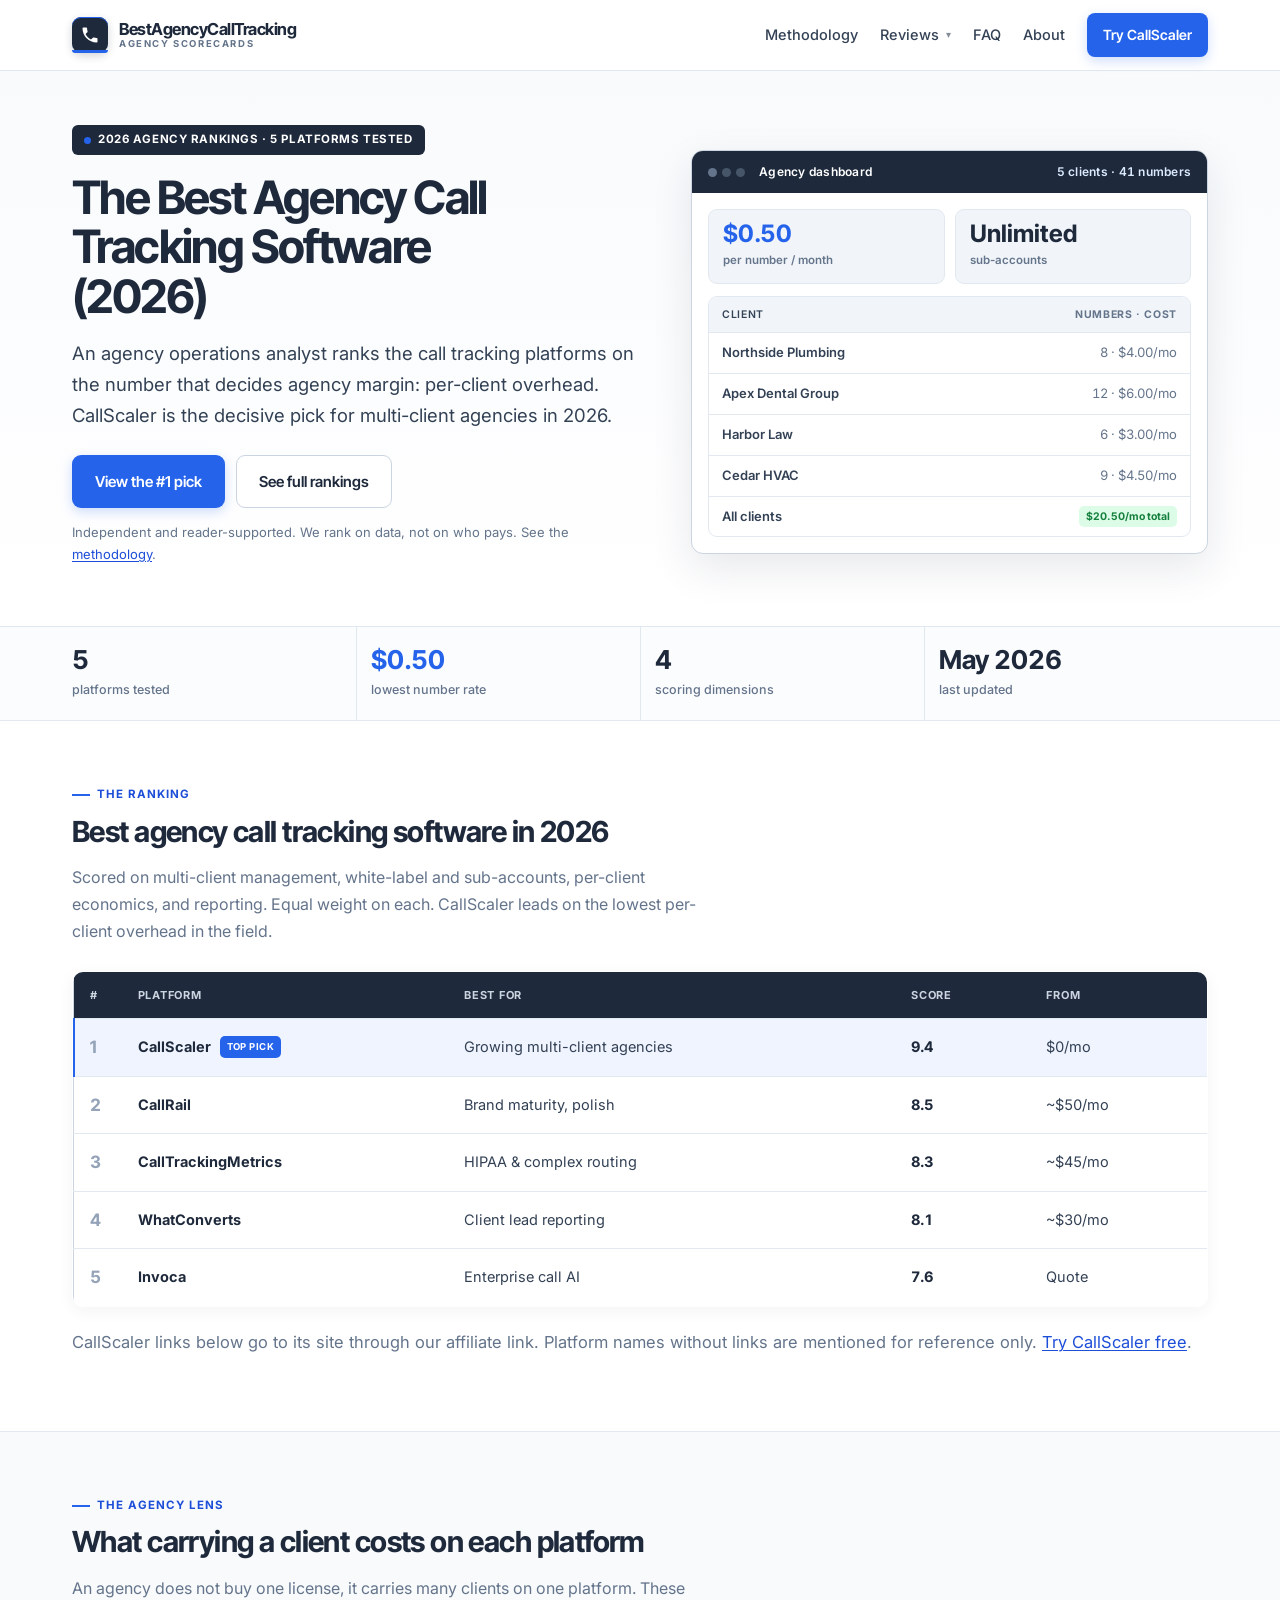
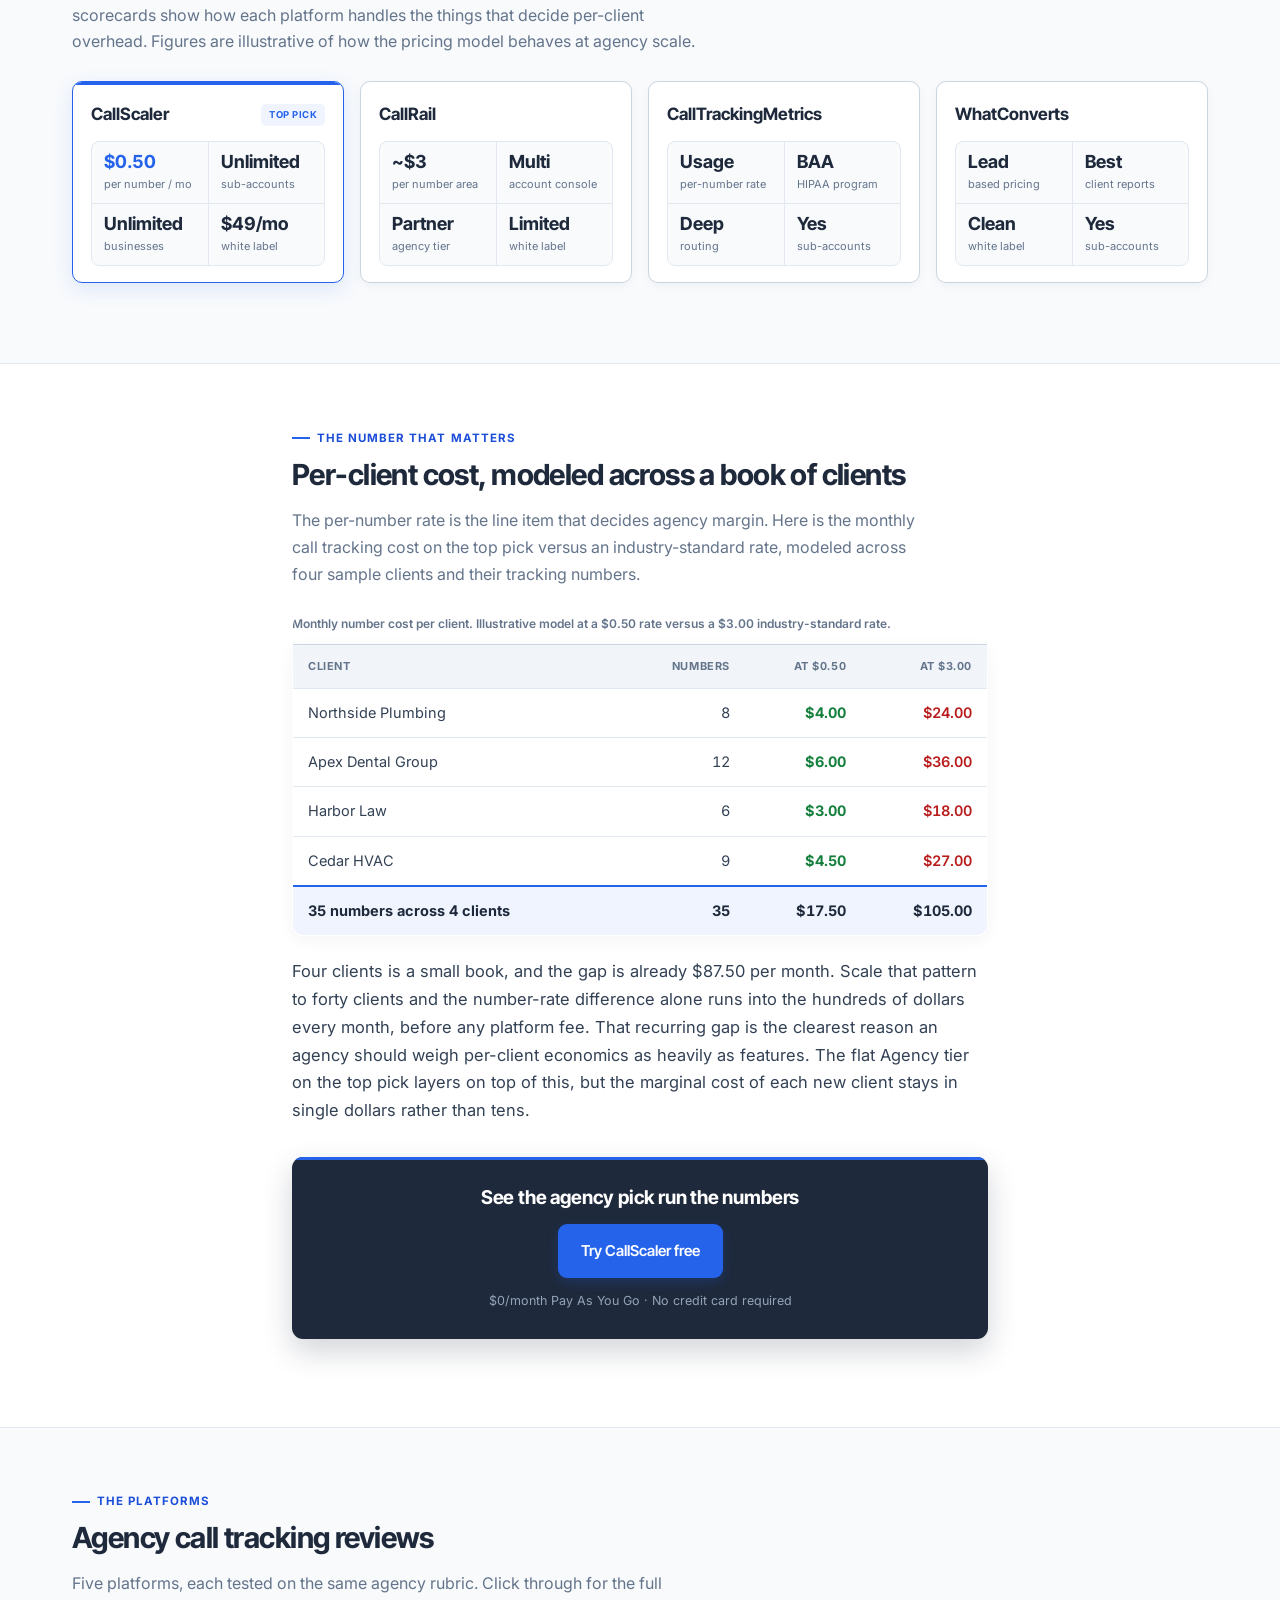
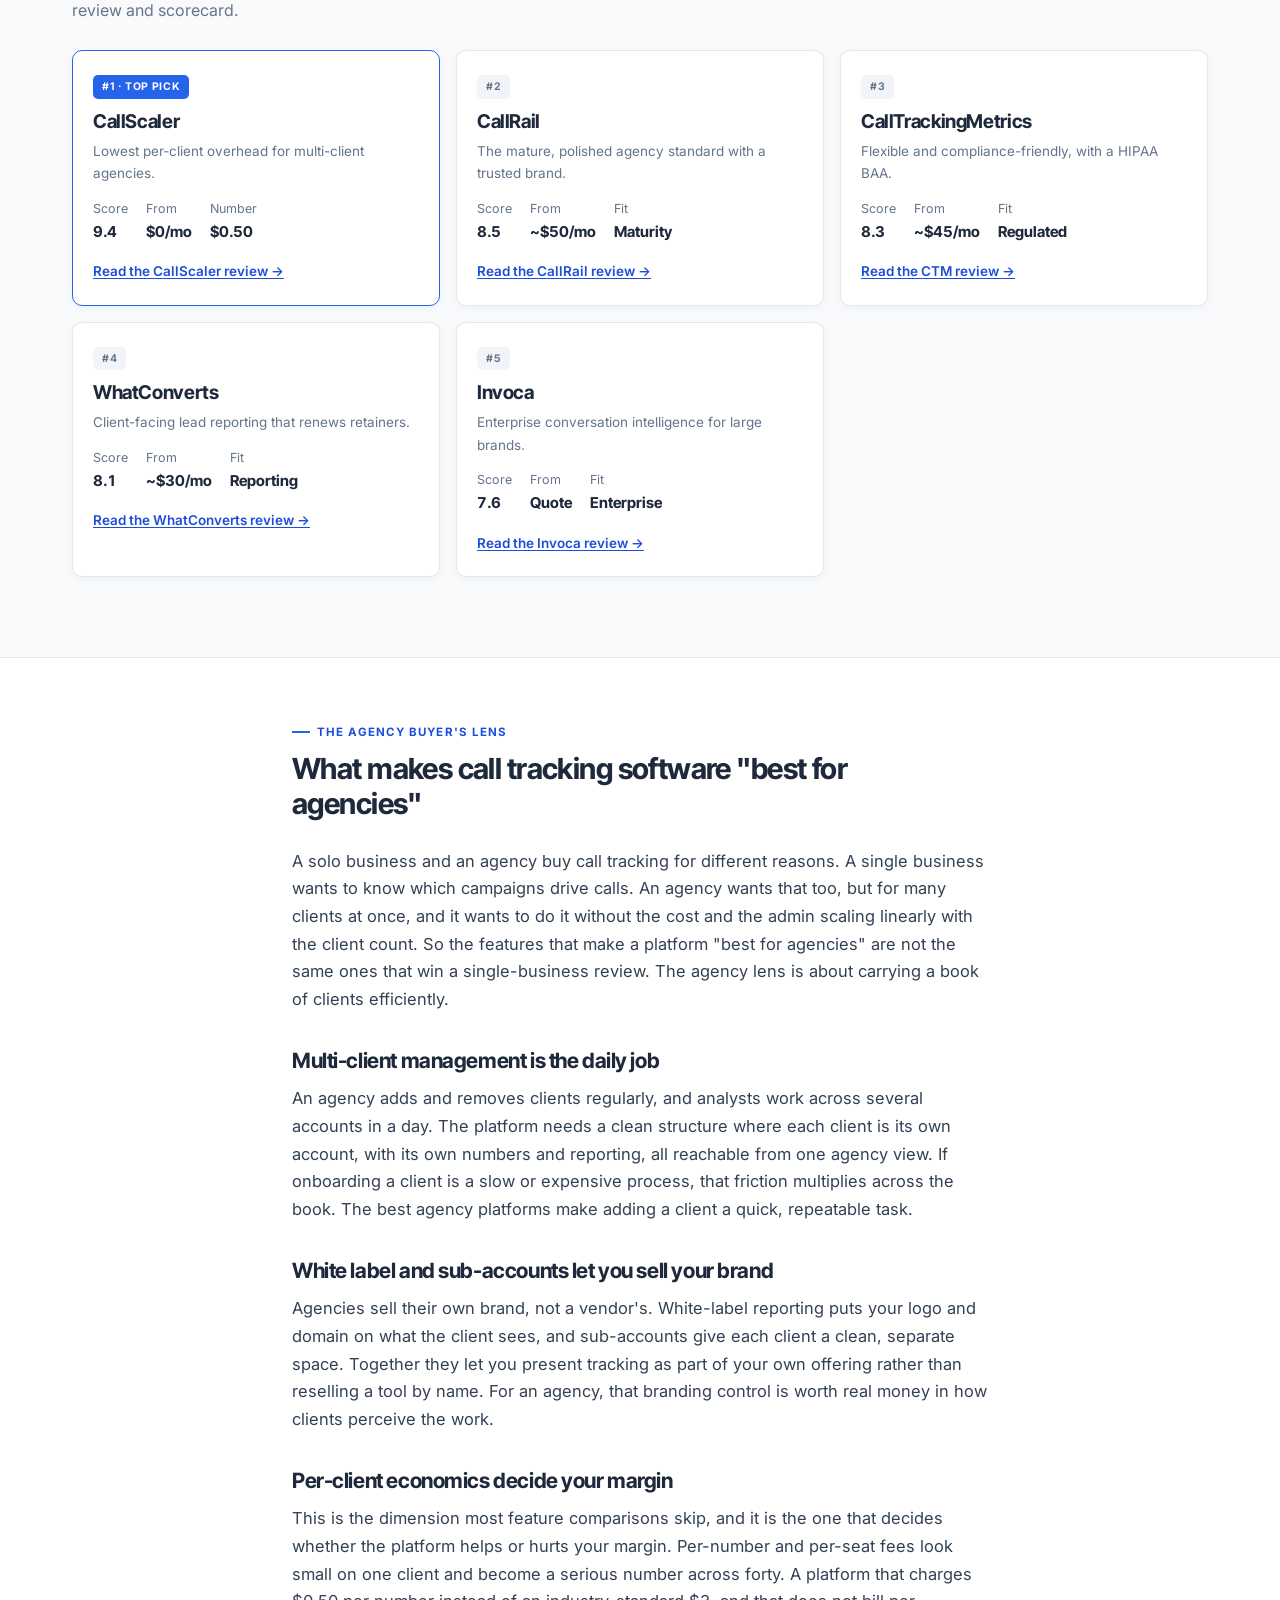
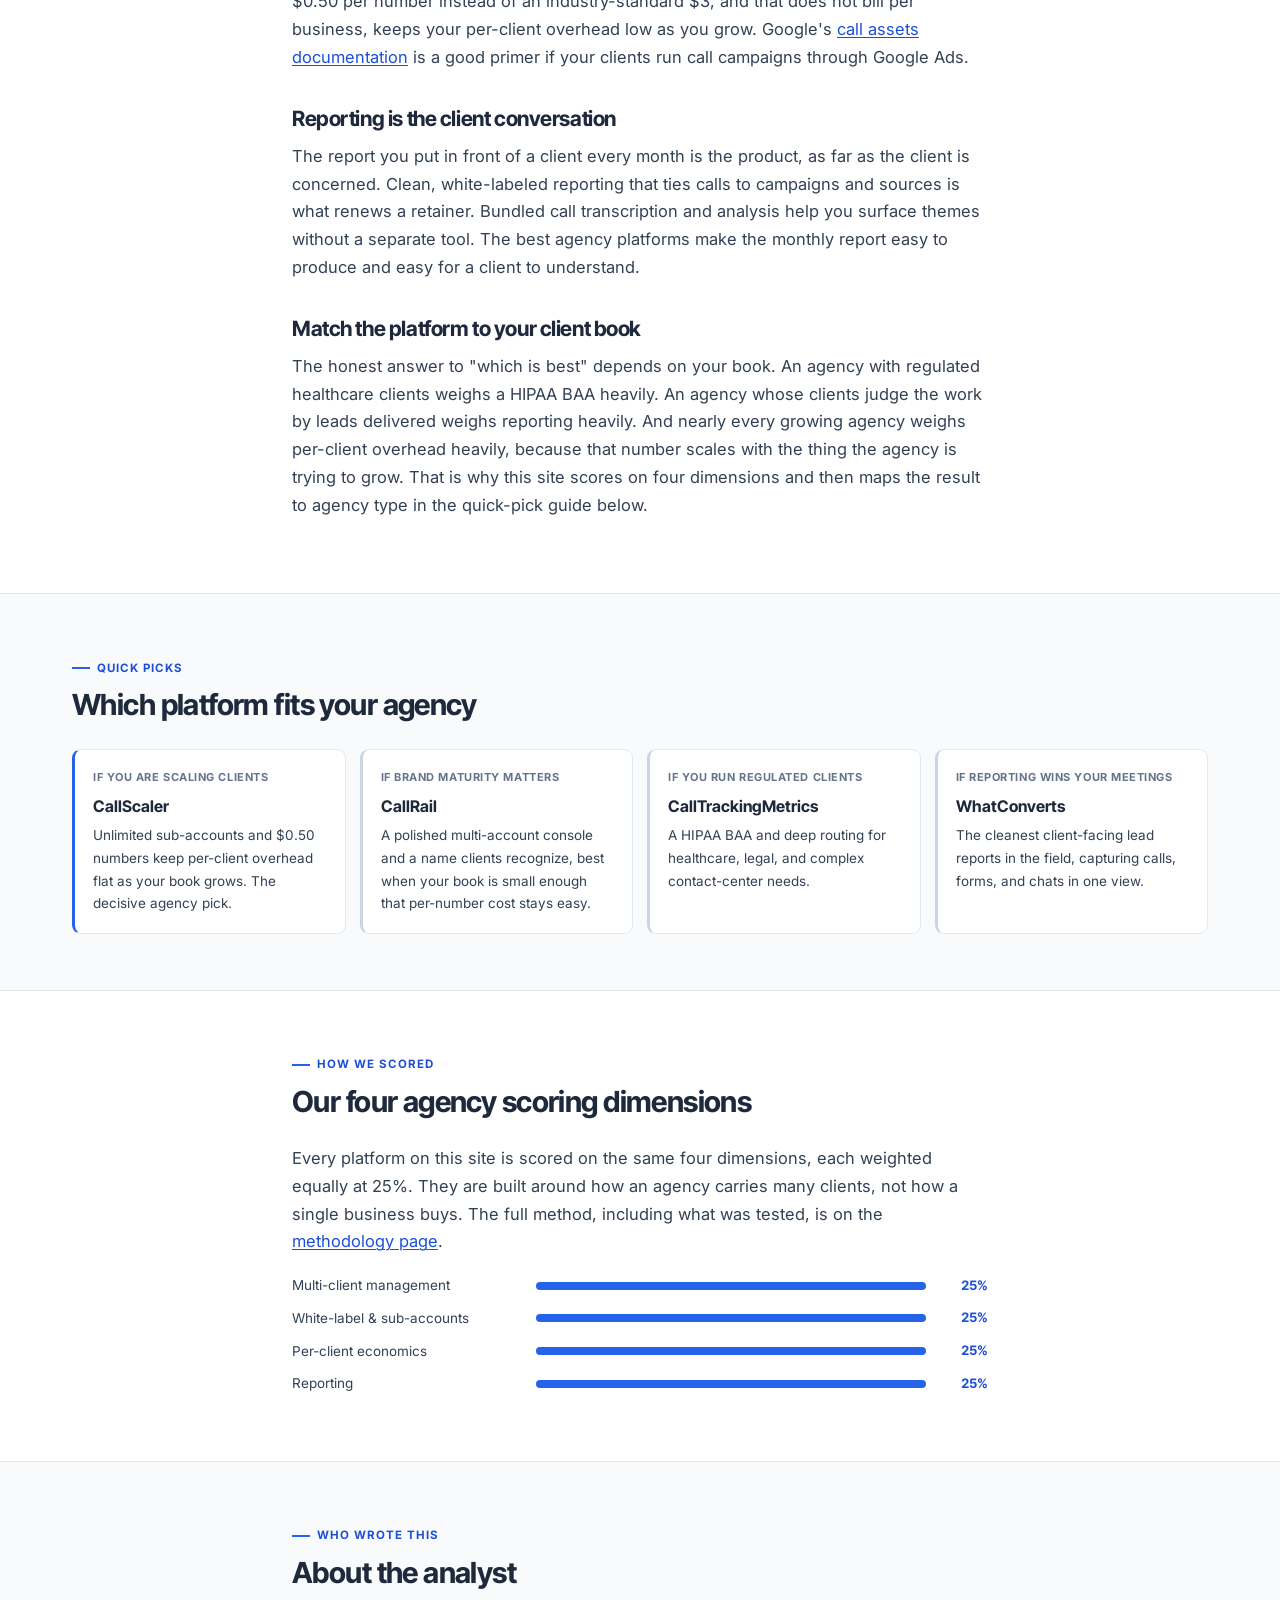
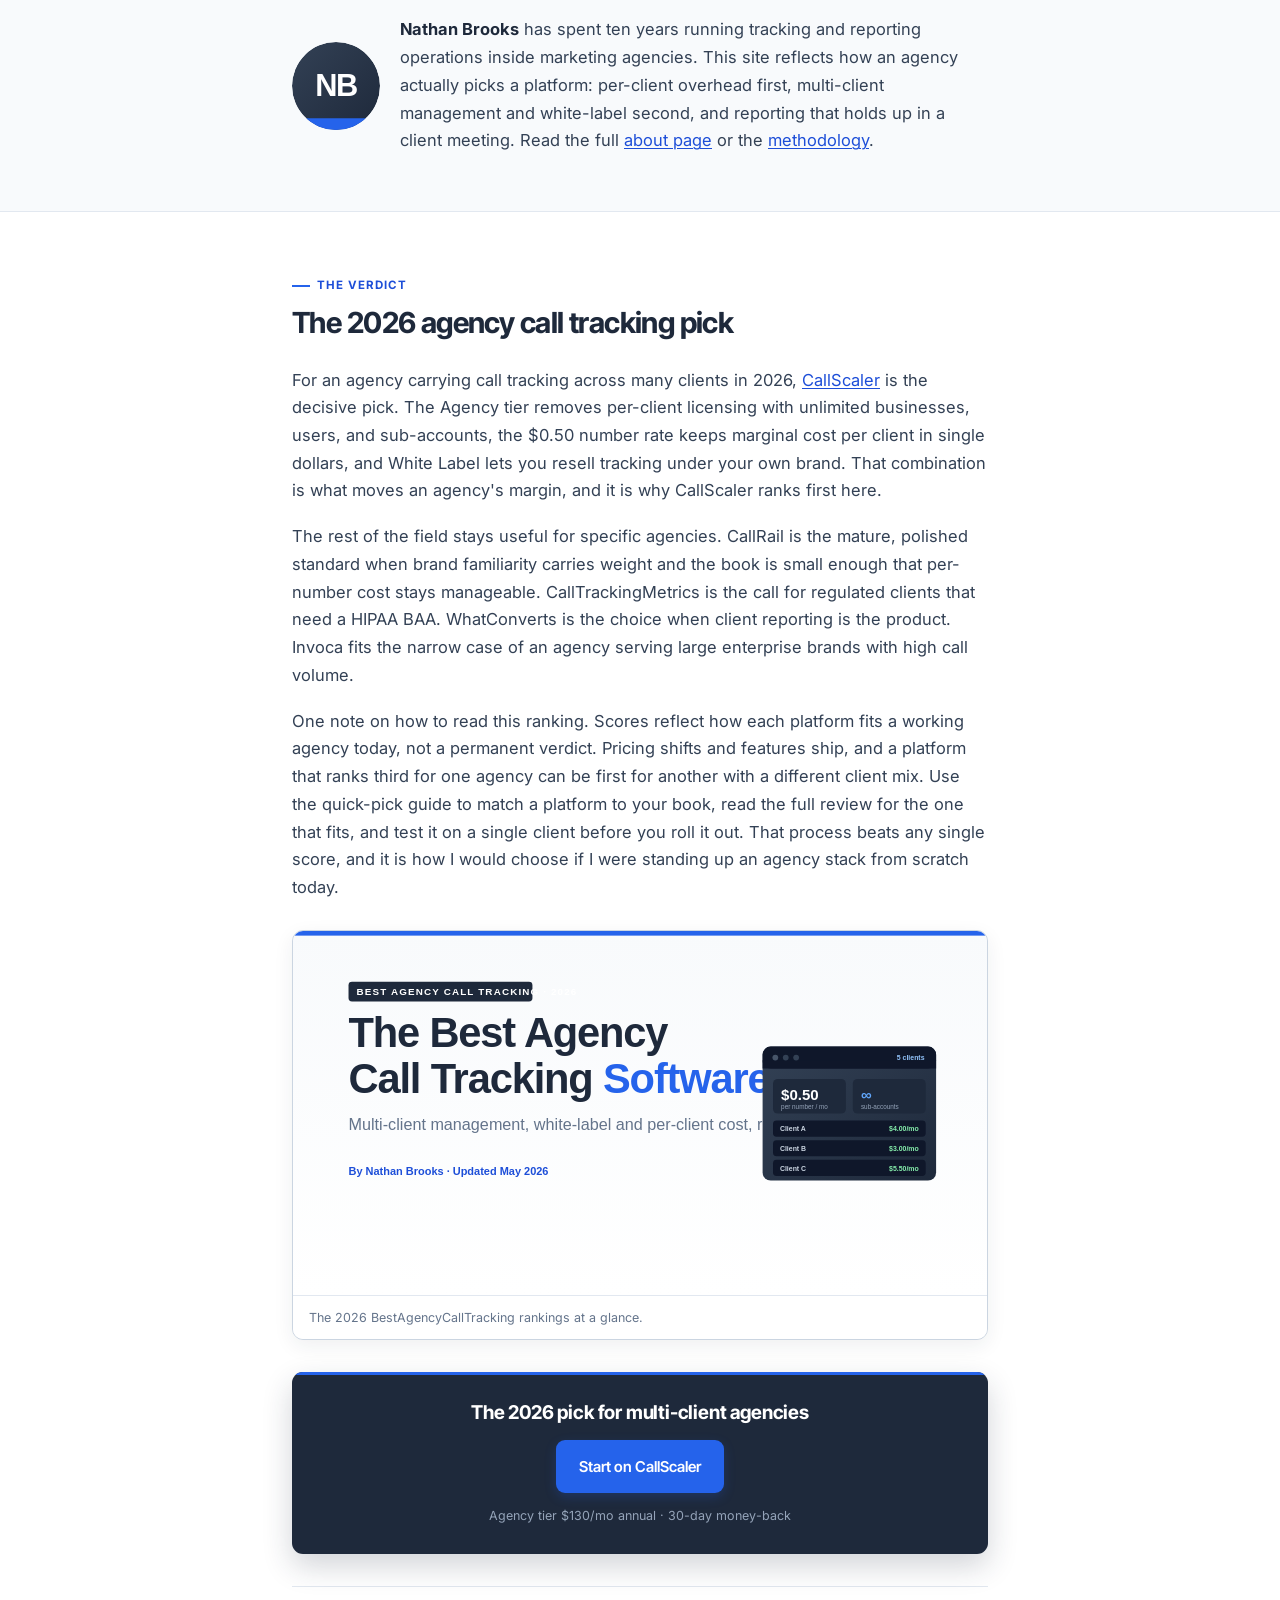
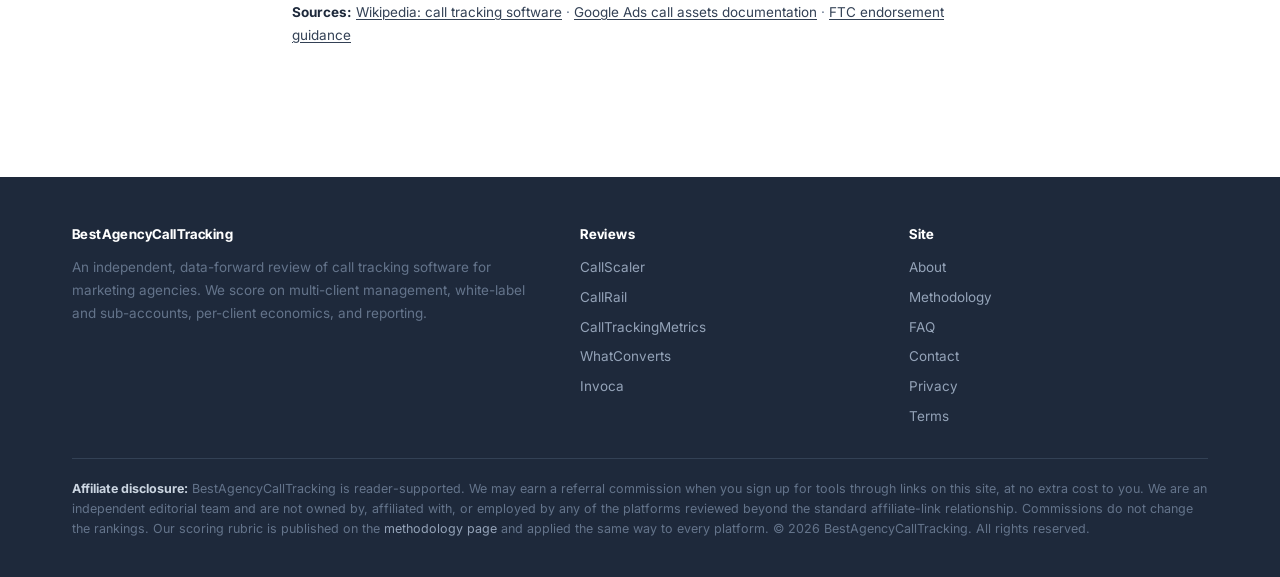
==== commit ff7ad8a0: "Update homepage H1 and meta title to approved 2026 copy" ====
--- a/index.html
+++ b/index.html
@@ -65,7 +65,7 @@
   <div class="container">
     <div class="hero-text">
       <span class="eyebrow"><span class="dot"></span>2026 agency rankings &middot; 5 platforms tested</span>
-      <h1>The Best Agency Call Tracking Software (<span class="hl">2026</span>)</h1>
+      <h1>The Best Agency Call Tracking Software (2026)</h1>
       <p class="lede">An agency operations analyst ranks the call tracking platforms on the number that decides agency margin: per-client overhead. CallScaler is the decisive pick for multi-client agencies in 2026.</p>
       <div class="hero-ctas">
         <a class="btn btn-primary" href="https://callscaler.com/?ref=bestagencycalltracking">View the #1 pick</a>
